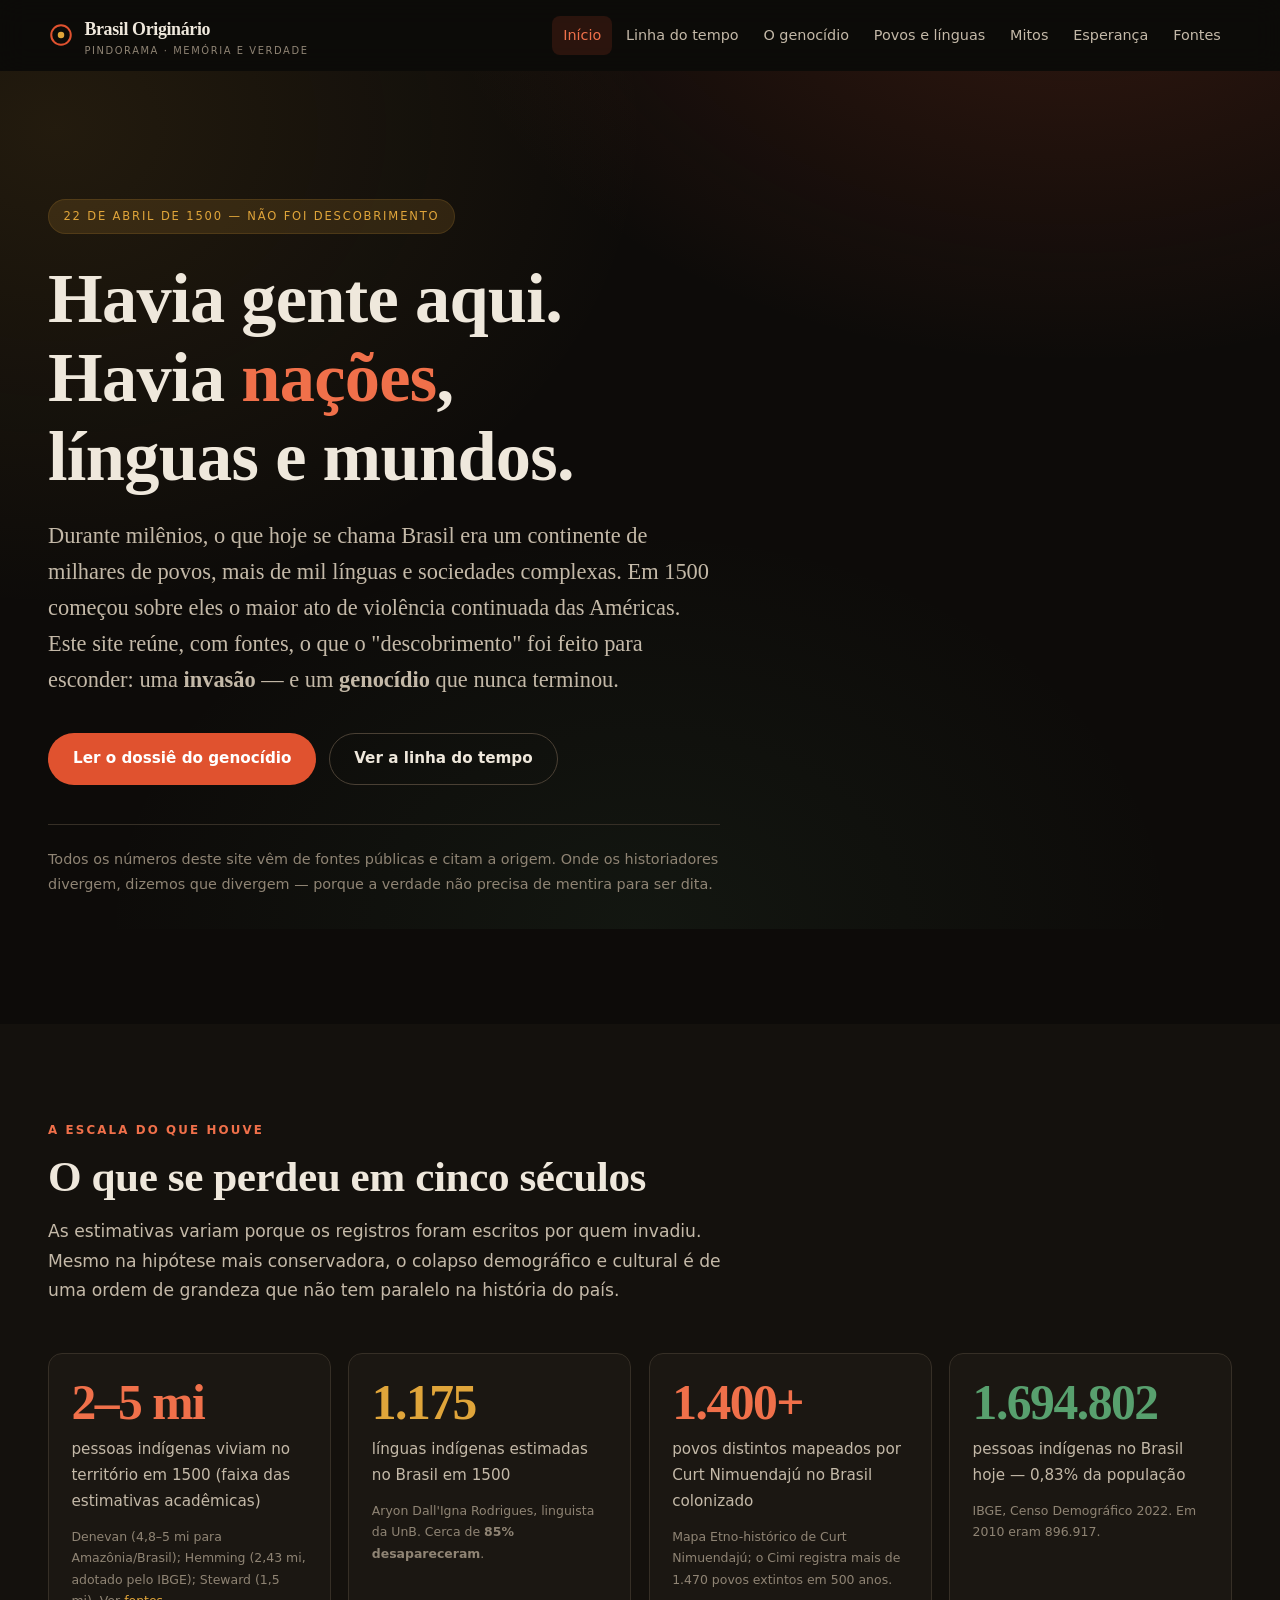
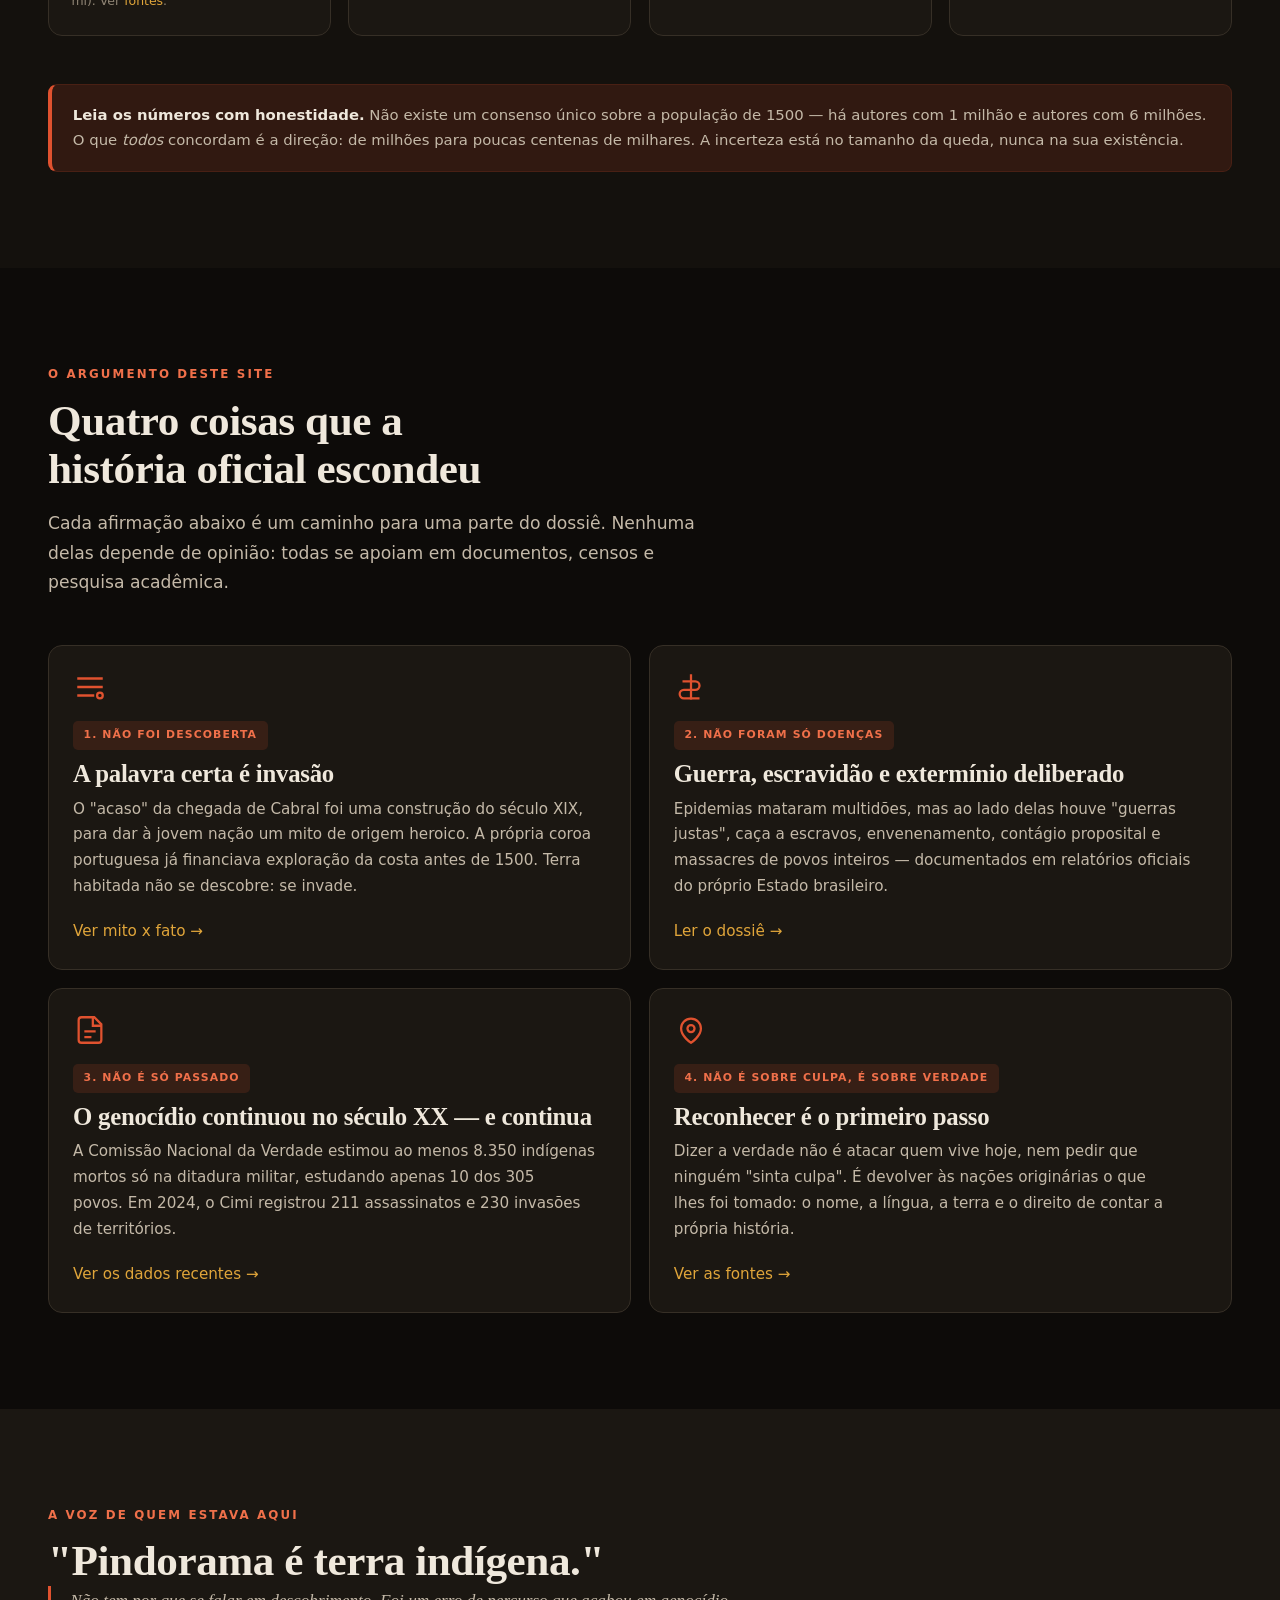
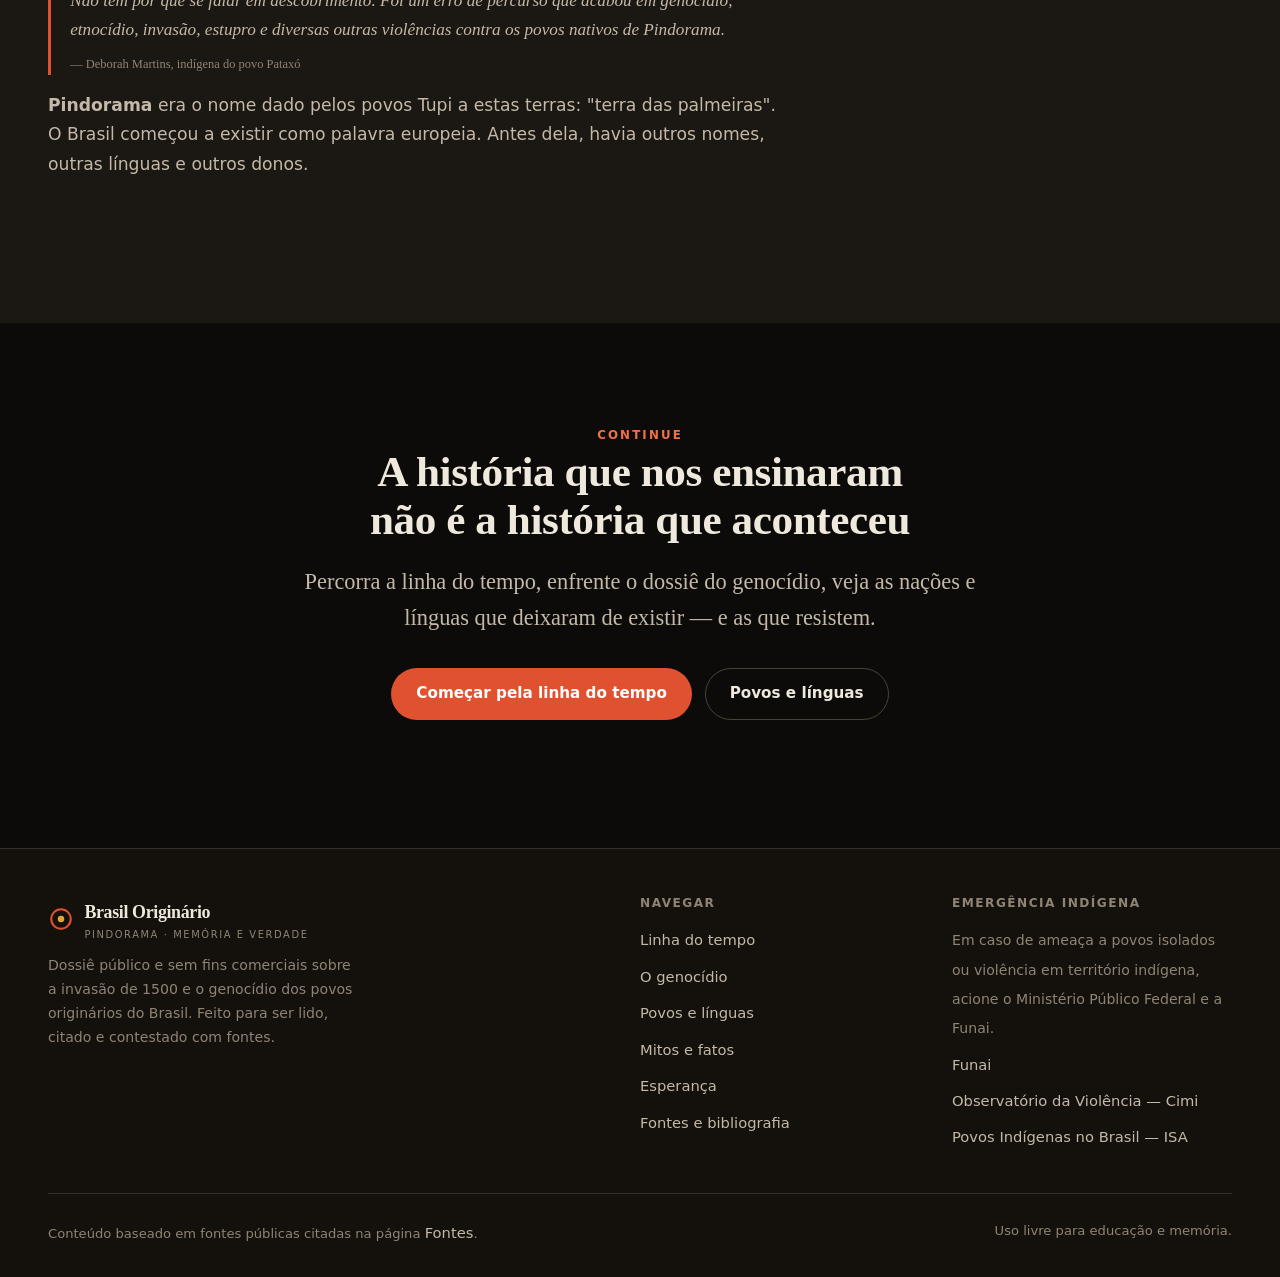
==== index.html @ 73935bf8 "Site Brasil Originário: dossiê, linha do tempo, mitos, povos e esperança Dossiê estático em HTML/CSS" ====
<!DOCTYPE html>
<html lang="pt-BR">
<head>
<meta charset="utf-8">
<meta name="viewport" content="width=device-width, initial-scale=1">
<title>Brasil Originário — a verdade sobre a invasão de 1500</title>
<meta name="description" content="Não foi descobrimento: foi invasão. Dossiê documentado sobre os povos, as línguas e as nações indígenas destruídas no Brasil, com fontes do IBGE, Funai, CNV, Cimi e produção acadêmica.">
<meta name="author" content="Brasil Originário">
<meta name="theme-color" content="#0d0b09">
<meta property="og:title" content="Brasil Originário — a verdade sobre a invasão de 1500">
<meta property="og:description" content="Não foi descobrimento: foi invasão. Dossiê com fontes verificáveis sobre o maior genocídio das Américas.">
<meta property="og:type" content="website">
<meta property="og:locale" content="pt_BR">
<link rel="icon" href="data:image/svg+xml,%3Csvg xmlns='http://www.w3.org/2000/svg' viewBox='0 0 32 32'%3E%3Crect width='32' height='32' rx='7' fill='%230d0b09'/%3E%3Ccircle cx='16' cy='16' r='7' fill='none' stroke='%23e0522f' stroke-width='2.5'/%3E%3Ccircle cx='16' cy='16' r='2.5' fill='%23e0a53a'/%3E%3C/svg%3E">
<script>document.documentElement.classList.add("js");</script>
<link rel="stylesheet" href="assets/css/estilo.css">
</head>
<body>
<a class="pular" href="#conteudo">Pular para o conteúdo</a>

<header class="cabecalho">
  <div class="container">
    <a class="marca" href="index.html">
      <svg class="glifo" viewBox="0 0 32 32" aria-hidden="true">
        <circle cx="16" cy="16" r="12" fill="none" stroke="#e0522f" stroke-width="2.5"/>
        <circle cx="16" cy="16" r="4" fill="#e0a53a"/>
      </svg>
      <span>Brasil Originário<small>Pindorama · memória e verdade</small></span>
    </a>
    <button class="menu-btn" aria-label="Abrir menu" aria-expanded="false" aria-controls="nav-principal">
      <svg viewBox="0 0 24 24" fill="none" stroke="currentColor" stroke-width="2" aria-hidden="true"><path d="M4 7h16M4 12h16M4 17h16"/></svg>
    </button>
    <nav class="nav" id="nav-principal" aria-label="Principal">
      <a href="index.html" aria-current="page">Início</a>
      <a href="linha-do-tempo.html">Linha do tempo</a>
      <a href="dossie.html">O genocídio</a>
      <a href="povos-linguas.html">Povos e línguas</a>
      <a href="mitos.html">Mitos</a>
      <a href="esperanca.html">Esperança</a>
      <a href="fontes.html">Fontes</a>
    </nav>
  </div>
</header>

<main id="conteudo">

  <!-- HERO -->
  <section class="hero">
    <div class="container">
      <span class="selo">22 de abril de 1500 — não foi descobrimento</span>
      <h1>Havia gente aqui.<br>Havia <span class="destaque">nações</span>,<br>línguas e mundos.</h1>
      <p class="lead">
        Durante milênios, o que hoje se chama Brasil era um continente de milhares
        de povos, mais de mil línguas e sociedades complexas. Em 1500 começou sobre
        eles o maior ato de violência continuada das Américas. Este site reúne, com
        fontes, o que o "descobrimento" foi feito para esconder: uma
        <strong>invasão</strong> — e um <strong>genocídio</strong> que nunca terminou.
      </p>
      <div class="acoes">
        <a class="btn btn-primario" href="dossie.html">Ler o dossiê do genocídio</a>
        <a class="btn btn-fantasma" href="linha-do-tempo.html">Ver a linha do tempo</a>
      </div>
      <p class="nota">
        Todos os números deste site vêm de fontes públicas e citam a origem.
        Onde os historiadores divergem, dizemos que divergem — porque a verdade
        não precisa de mentira para ser dita.
      </p>
    </div>
  </section>

  <!-- NÚMEROS -->
  <section class="bg-2" aria-labelledby="t-numeros">
    <div class="container">
      <div class="cabeca-secao revelar-scroll">
        <span class="olho">A escala do que houve</span>
        <h2 id="t-numeros">O que se perdeu em cinco séculos</h2>
        <p>
          As estimativas variam porque os registros foram escritos por quem invadiu.
          Mesmo na hipótese mais conservadora, o colapso demográfico e cultural é de
          uma ordem de grandeza que não tem paralelo na história do país.
        </p>
      </div>

      <div class="grade grade-4">
        <div class="numero revelar-scroll">
          <div class="valor"><span data-contar="2" data-casas="0"></span>–<span data-contar="5" data-casas="0"></span> mi</div>
          <div class="rotulo">pessoas indígenas viviam no território em 1500 (faixa das estimativas acadêmicas)</div>
          <span class="fonte">Denevan (4,8–5 mi para Amazônia/Brasil); Hemming (2,43 mi, adotado pelo IBGE); Steward (1,5 mi). Ver <a href="fontes.html">fontes</a>.</span>
        </div>
        <div class="numero anata revelar-scroll">
          <div class="valor"><span data-contar="1175" data-sep="milhar"></span></div>
          <div class="rotulo">línguas indígenas estimadas no Brasil em 1500</div>
          <span class="fonte">Aryon Dall'Igna Rodrigues, linguista da UnB. Cerca de <strong>85% desapareceram</strong>.</span>
        </div>
        <div class="numero revelar-scroll">
          <div class="valor"><span data-contar="1400" data-sep="milhar"></span>+</div>
          <div class="rotulo">povos distintos mapeados por Curt Nimuendajú no Brasil colonizado</div>
          <span class="fonte">Mapa Etno-histórico de Curt Nimuendajú; o Cimi registra mais de 1.470 povos extintos em 500 anos.</span>
        </div>
        <div class="numero mata revelar-scroll">
          <div class="valor"><span data-contar="1694836" data-sep="milhar"></span></div>
          <div class="rotulo">pessoas indígenas no Brasil hoje — 0,83% da população</div>
          <span class="fonte">IBGE, Censo Demográfico 2022. Em 2010 eram 896.917.</span>
        </div>
      </div>

      <div class="aviso terra mt-4 revelar-scroll">
        <strong>Leia os números com honestidade.</strong> Não existe um consenso único
        sobre a população de 1500 — há autores com 1 milhão e autores com 6 milhões. O que
        <em>todos</em> concordam é a direção: de milhões para poucas centenas de milhares.
        A incerteza está no tamanho da queda, nunca na sua existência.
      </div>
    </div>
  </section>

  <!-- TESES -->
  <section aria-labelledby="t-teses">
    <div class="container">
      <div class="cabeca-secao revelar-scroll">
        <span class="olho">O argumento deste site</span>
        <h2 id="t-teses">Quatro coisas que a história oficial escondeu</h2>
        <p>
          Cada afirmação abaixo é um caminho para uma parte do dossiê. Nenhuma delas
          depende de opinião: todas se apoiam em documentos, censos e pesquisa acadêmica.
        </p>
      </div>

      <div class="grade grade-2">
        <article class="card revelar-scroll">
          <svg class="icone" viewBox="0 0 24 24" fill="none" stroke="currentColor" stroke-width="1.6" aria-hidden="true"><path d="M3 12h18M3 6h18M3 18h12"/><circle cx="19" cy="18" r="2"/></svg>
          <span class="etiqueta terra">1. Não foi descoberta</span>
          <h3 class="mt-1">A palavra certa é invasão</h3>
          <p>
            O "acaso" da chegada de Cabral foi uma construção do século XIX, para dar à
            jovem nação um mito de origem heroico. A própria coroa portuguesa já financiava
            exploração da costa antes de 1500. Terra habitada não se descobre: se invade.
          </p>
          <p class="mt-2"><a href="mitos.html#mito-acaso">Ver mito x fato →</a></p>
        </article>

        <article class="card revelar-scroll">
          <svg class="icone" viewBox="0 0 24 24" fill="none" stroke="currentColor" stroke-width="1.6" aria-hidden="true"><path d="M12 3v18M6 8h9a3 3 0 0 1 0 6H7a3 3 0 0 0 0 6h11"/></svg>
          <span class="etiqueta terra">2. Não foram só doenças</span>
          <h3 class="mt-1">Guerra, escravidão e extermínio deliberado</h3>
          <p>
            Epidemias mataram multidões, mas ao lado delas houve "guerras justas",
            caça a escravos, envenenamento, contágio proposital e massacres de povos
            inteiros — documentados em relatórios oficiais do próprio Estado brasileiro.
          </p>
          <p class="mt-2"><a href="dossie.html">Ler o dossiê →</a></p>
        </article>

        <article class="card revelar-scroll">
          <svg class="icone" viewBox="0 0 24 24" fill="none" stroke="currentColor" stroke-width="1.6" aria-hidden="true"><path d="M4 19V5a2 2 0 0 1 2-2h9l5 5v11a2 2 0 0 1-2 2H6a2 2 0 0 1-2-2Z"/><path d="M14 3v6h6"/><path d="M8 13h8M8 17h5"/></svg>
          <span class="etiqueta terra">3. Não é só passado</span>
          <h3 class="mt-1">O genocídio continuou no século XX — e continua</h3>
          <p>
            A Comissão Nacional da Verdade estimou ao menos 8.350 indígenas mortos só na
            ditadura militar, estudando apenas 10 dos 305 povos. Em 2024, o Cimi registrou
            211 assassinatos e 230 invasões de territórios.
          </p>
          <p class="mt-2"><a href="dossie.html#seculo-xx">Ver os dados recentes →</a></p>
        </article>

        <article class="card revelar-scroll">
          <svg class="icone" viewBox="0 0 24 24" fill="none" stroke="currentColor" stroke-width="1.6" aria-hidden="true"><path d="M12 21s-7-4.5-7-10a7 7 0 0 1 14 0c0 5.5-7 10-7 10Z"/><circle cx="12" cy="11" r="2.5"/></svg>
          <span class="etiqueta terra">4. Não é sobre culpa, é sobre verdade</span>
          <h3 class="mt-1">Reconhecer é o primeiro passo</h3>
          <p>
            Dizer a verdade não é atacar quem vive hoje, nem pedir que ninguém "sinta culpa".
            É devolver às nações originárias o que lhes foi tomado: o nome, a língua, a terra
            e o direito de contar a própria história.
          </p>
          <p class="mt-2"><a href="fontes.html">Ver as fontes →</a></p>
        </article>
      </div>
    </div>
  </section>

  <!-- CITAÇÃO -->
  <section class="bg-superficie" aria-labelledby="t-voz">
    <div class="container">
      <div class="cabeca-secao revelar-scroll" style="max-width:46rem">
        <span class="olho">A voz de quem estava aqui</span>
        <h2 id="t-voz">"Pindorama é terra indígena."</h2>
        <blockquote class="citacao">
          Não tem por que se falar em descobrimento. Foi um erro de percurso que acabou em
          genocídio, etnocídio, invasão, estupro e diversas outras violências contra os
          povos nativos de Pindorama.
          <br><span class="fonte" style="display:block;margin-top:.6rem">— Deborah Martins, indígena do povo Pataxó</span>
        </blockquote>
        <p class="mt-3 suave">
          <strong>Pindorama</strong> era o nome dado pelos povos Tupi a estas terras:
          "terra das palmeiras". O Brasil começou a existir como palavra europeia.
          Antes dela, havia outros nomes, outras línguas e outros donos.
        </p>
      </div>
    </div>
  </section>

  <!-- CTA -->
  <section aria-labelledby="t-cta">
    <div class="container centro">
      <div class="texto" style="margin-inline:auto">
        <span class="olho" style="color:var(--urucum-claro);font-size:.74rem;letter-spacing:.18em;text-transform:uppercase;font-weight:700">Continue</span>
        <h2 id="t-cta" class="revelar-scroll">A história que nos ensinaram não é a história que aconteceu</h2>
        <p class="lead mt-2 revelar-scroll">
          Percorra a linha do tempo, enfrente o dossiê do genocídio, veja as nações e
          línguas que deixaram de existir — e as que resistem.
        </p>
        <div class="acoes" style="justify-content:center;margin-top:2rem">
          <a class="btn btn-primario" href="linha-do-tempo.html">Começar pela linha do tempo</a>
          <a class="btn btn-fantasma" href="povos-linguas.html">Povos e línguas</a>
        </div>
      </div>
    </div>
  </section>

</main>

<footer>
  <div class="container">
    <div class="rodape-grade">
      <div>
        <a class="marca" href="index.html" style="margin-bottom:.9rem">
          <svg class="glifo" viewBox="0 0 32 32" aria-hidden="true">
            <circle cx="16" cy="16" r="12" fill="none" stroke="#e0522f" stroke-width="2.5"/>
            <circle cx="16" cy="16" r="4" fill="#e0a53a"/>
          </svg>
          <span>Brasil Originário<small>Pindorama · memória e verdade</small></span>
        </a>
        <p class="fraco" style="font-size:.88rem;max-width:34ch">
          Dossiê público e sem fins comerciais sobre a invasão de 1500 e o genocídio
          dos povos originários do Brasil. Feito para ser lido, citado e contestado com fontes.
        </p>
      </div>
      <div>
        <h4>Navegar</h4>
        <ul>
          <li><a href="linha-do-tempo.html">Linha do tempo</a></li>
          <li><a href="dossie.html">O genocídio</a></li>
          <li><a href="povos-linguas.html">Povos e línguas</a></li>
          <li><a href="mitos.html">Mitos e fatos</a></li>
          <li><a href="esperanca.html">Esperança</a></li>
          <li><a href="fontes.html">Fontes e bibliografia</a></li>
        </ul>
      </div>
      <div>
        <h4>Emergência indígena</h4>
        <ul>
          <li><span class="fraco" style="font-size:.88rem">Em caso de ameaça a povos isolados ou violência em território indígena, acione o Ministério Público Federal e a Funai.</span></li>
          <li><a href="https://www.gov.br/funai" target="_blank" rel="noopener">Funai</a></li>
          <li><a href="https://cimi.org.br/observatorio-da-violencia/" target="_blank" rel="noopener">Observatório da Violência — Cimi</a></li>
          <li><a href="https://pib.socioambiental.org" target="_blank" rel="noopener">Povos Indígenas no Brasil — ISA</a></li>
        </ul>
      </div>
    </div>
    <div class="rodape-base">
      <span>Conteúdo baseado em fontes públicas citadas na página <a href="fontes.html">Fontes</a>.</span>
      <span>Uso livre para educação e memória.</span>
    </div>
  </div>
</footer>

<script src="assets/js/principal.js"></script>
</body>
</html>
---- assets/css/estilo.css ----
/* ==========================================================================
   Brasil Originário — folha de estilo única
   Tema: terra, urucum e memória. Sem dependências externas.
   ========================================================================== */

/* ------------------------------ Tokens ---------------------------------- */
:root {
  --cor-fundo: #0d0b09;
  --cor-fundo-2: #14110d;
  --cor-superficie: #1b1712;
  --cor-superficie-2: #241f18;
  --cor-borda: #362f26;
  --cor-borda-forte: #4a4034;

  --cor-texto: #efe8dc;
  --cor-texto-suave: #c4b9a8;
  --cor-texto-fraco: #8f8474;

  --urucum: #e0522f;
  --urucum-claro: #f0704a;
  --urucum-fundo: rgba(224, 82, 47, 0.14);
  --jenipapo: #2b241c;
  --anata: #e0a53a;
  --anata-fundo: rgba(224, 165, 58, 0.14);
  --mata: #58a06e;
  --mata-fundo: rgba(88, 160, 110, 0.14);
  --azul: #5a9ec4;

  --serif: "Iowan Old Style", "Palatino Linotype", Palatino, "Book Antiqua",
    Georgia, "Times New Roman", serif;
  --sans: system-ui, -apple-system, "Segoe UI", Roboto, "Helvetica Neue",
    Arial, sans-serif;
  --mono: ui-monospace, "SF Mono", "Cascadia Code", "Roboto Mono", Menlo,
    Consolas, monospace;

  --largura: 74rem;
  --largura-texto: 44rem;
  --raio: 14px;
  --raio-p: 9px;
  --sombra: 0 18px 50px -20px rgba(0, 0, 0, 0.75);
  --borda-sutil: 1px solid var(--cor-borda);
  --transicao: 220ms cubic-bezier(0.2, 0.7, 0.2, 1);
}

/* ---------------------------- Reset mínimo ------------------------------ */
*,
*::before,
*::after {
  box-sizing: border-box;
}
* {
  margin: 0;
}
html {
  scroll-behavior: smooth;
  -webkit-text-size-adjust: 100%;
}
body {
  background: var(--cor-fundo);
  color: var(--cor-texto);
  font-family: var(--sans);
  font-size: clamp(1rem, 0.96rem + 0.2vw, 1.075rem);
  line-height: 1.7;
  -webkit-font-smoothing: antialiased;
  text-rendering: optimizeLegibility;
  overflow-x: hidden;
}
img,
svg,
video {
  max-width: 100%;
  display: block;
}
a {
  color: var(--anata);
  text-decoration: none;
  text-underline-offset: 3px;
}
a:hover {
  text-decoration: underline;
}
button {
  font: inherit;
  color: inherit;
  cursor: pointer;
}
:focus-visible {
  outline: 3px solid var(--anata);
  outline-offset: 3px;
  border-radius: 4px;
}
::selection {
  background: var(--urucum);
  color: #fff;
}

/* barra de rolagem */
::-webkit-scrollbar {
  width: 12px;
  height: 12px;
}
::-webkit-scrollbar-track {
  background: var(--cor-fundo);
}
::-webkit-scrollbar-thumb {
  background: var(--cor-borda-forte);
  border-radius: 20px;
  border: 3px solid var(--cor-fundo);
}

/* ------------------------------ Tipografia ------------------------------ */
h1,
h2,
h3,
h4 {
  font-family: var(--serif);
  font-weight: 600;
  line-height: 1.12;
  letter-spacing: -0.01em;
  text-wrap: balance;
}
h1 {
  font-size: clamp(2.3rem, 1.6rem + 3.6vw, 4.4rem);
}
h2 {
  font-size: clamp(1.7rem, 1.3rem + 1.8vw, 2.7rem);
}
h3 {
  font-size: clamp(1.2rem, 1.05rem + 0.7vw, 1.55rem);
}
p {
  text-wrap: pretty;
}
.lead {
  font-size: clamp(1.1rem, 1rem + 0.6vw, 1.4rem);
  color: var(--cor-texto-suave);
  line-height: 1.6;
  font-family: var(--serif);
}
.citacao {
  font-family: var(--serif);
  font-style: italic;
  border-left: 3px solid var(--urucum);
  padding-left: 1.2rem;
  color: var(--cor-texto-suave);
}
.fonte {
  font-size: 0.78rem;
  color: var(--cor-texto-fraco);
  font-style: normal;
}
code,
.mono {
  font-family: var(--mono);
}

/* ------------------------------ Layout ---------------------------------- */
.container {
  width: min(100% - 2.2rem, var(--largura));
  margin-inline: auto;
}
.texto {
  max-width: var(--largura-texto);
}
section {
  padding-block: clamp(3rem, 2rem + 5vw, 6.5rem);
}
.bg-2 {
  background: var(--cor-fundo-2);
}
.bg-superficie {
  background: var(--cor-superficie);
}
.grade {
  display: grid;
  gap: 1.1rem;
}
@media (min-width: 640px) {
  .grade-2 {
    grid-template-columns: repeat(2, 1fr);
  }
  .grade-3 {
    grid-template-columns: repeat(3, 1fr);
  }
}
@media (min-width: 900px) {
  .grade-3 {
    grid-template-columns: repeat(3, 1fr);
  }
  .grade-4 {
    grid-template-columns: repeat(4, 1fr);
  }
}
@media (min-width: 640px) and (max-width: 899px) {
  .grade-4 {
    grid-template-columns: repeat(2, 1fr);
  }
}
@media (max-width: 639px) {
  .grade-4 {
    grid-template-columns: repeat(2, 1fr);
  }
}

/* ------------------------------ Cabeçalho ------------------------------- */
.cabecalho {
  position: sticky;
  top: 0;
  z-index: 50;
  backdrop-filter: blur(14px);
  background: color-mix(in srgb, var(--cor-fundo) 82%, transparent);
  border-bottom: 1px solid transparent;
  transition: border-color var(--transicao), background var(--transicao);
}
.cabecalho.rolou {
  border-bottom-color: var(--cor-borda);
  background: color-mix(in srgb, var(--cor-fundo) 94%, transparent);
}
.cabecalho .container {
  display: flex;
  align-items: center;
  justify-content: space-between;
  gap: 1rem;
  min-height: 4.4rem;
}
.marca {
  display: flex;
  align-items: center;
  gap: 0.65rem;
  font-family: var(--serif);
  font-weight: 700;
  font-size: 1.12rem;
  letter-spacing: -0.02em;
  color: var(--cor-texto);
}
.marca:hover {
  text-decoration: none;
}
.marca .glifo {
  width: 26px;
  height: 26px;
  flex: none;
}
.marca small {
  display: block;
  font-family: var(--sans);
  font-weight: 400;
  font-size: 0.62rem;
  letter-spacing: 0.16em;
  text-transform: uppercase;
  color: var(--cor-texto-fraco);
  line-height: 1;
  margin-top: 2px;
}
.nav {
  display: flex;
  align-items: center;
  gap: 0.15rem;
}
.nav a {
  color: var(--cor-texto-suave);
  font-size: 0.9rem;
  padding: 0.45rem 0.7rem;
  border-radius: 8px;
  transition: color var(--transicao), background var(--transicao);
}
.nav a:hover {
  color: var(--cor-texto);
  background: var(--cor-superficie);
  text-decoration: none;
}
.nav a[aria-current="page"] {
  color: var(--urucum-claro);
  background: var(--urucum-fundo);
}
.menu-btn {
  display: none;
  background: var(--cor-superficie);
  border: var(--borda-sutil);
  border-radius: 9px;
  padding: 0.5rem 0.6rem;
  line-height: 0;
}
.menu-btn svg {
  width: 22px;
  height: 22px;
}
@media (max-width: 900px) {
  .menu-btn {
    display: block;
  }
  .nav {
    position: fixed;
    inset: 4.4rem 0 auto 0;
    flex-direction: column;
    align-items: stretch;
    gap: 0.2rem;
    background: var(--cor-fundo-2);
    border-bottom: var(--borda-sutil);
    padding: 0.9rem 1.1rem 1.3rem;
    transform: translateY(-130%);
    transition: transform var(--transicao);
    box-shadow: var(--sombra);
  }
  .nav.aberto {
    transform: translateY(0);
  }
  .nav a {
    padding: 0.75rem 0.8rem;
    font-size: 1rem;
  }
}

/* ------------------------------ Botões ---------------------------------- */
.btn {
  display: inline-flex;
  align-items: center;
  gap: 0.55rem;
  font-family: var(--sans);
  font-weight: 600;
  font-size: 0.95rem;
  padding: 0.78rem 1.5rem;
  border-radius: 999px;
  border: 1px solid transparent;
  transition: transform var(--transicao), background var(--transicao),
    border-color var(--transicao), color var(--transicao);
  text-decoration: none;
}
.btn:hover {
  text-decoration: none;
  transform: translateY(-2px);
}
.btn-primario {
  background: var(--urucum);
  color: #fff;
}
.btn-primario:hover {
  background: var(--urucum-claro);
}
.btn-fantasma {
  border-color: var(--cor-borda-forte);
  color: var(--cor-texto);
}
.btn-fantasma:hover {
  background: var(--cor-superficie);
  border-color: var(--cor-texto-fraco);
}
.acoes {
  display: flex;
  flex-wrap: wrap;
  gap: 0.8rem;
}

/* ------------------------------ Hero ------------------------------------ */
.hero {
  position: relative;
  padding-block: clamp(3.5rem, 2rem + 8vw, 8rem);
  overflow: hidden;
}
.hero::before {
  content: "";
  position: absolute;
  inset: -30% -10% auto -10%;
  height: 120%;
  background: radial-gradient(
      60% 55% at 78% 12%,
      rgba(224, 82, 47, 0.18),
      transparent 70%
    ),
    radial-gradient(55% 60% at 12% 30%, rgba(224, 165, 58, 0.1), transparent 70%),
    radial-gradient(50% 50% at 50% 100%, rgba(88, 160, 110, 0.08), transparent 70%);
  pointer-events: none;
  z-index: 0;
}
.hero > * {
  position: relative;
  z-index: 1;
}
.hero .selo {
  display: inline-flex;
  align-items: center;
  gap: 0.5rem;
  font-size: 0.72rem;
  letter-spacing: 0.16em;
  text-transform: uppercase;
  color: var(--anata);
  border: 1px solid var(--anata-fundo);
  background: var(--anata-fundo);
  padding: 0.4rem 0.9rem;
  border-radius: 999px;
  margin-bottom: 1.6rem;
}
.hero h1 .destaque {
  color: var(--urucum-claro);
}
.hero .lead {
  margin-top: 1.4rem;
  max-width: 42rem;
}
.hero .acoes {
  margin-top: 2.2rem;
}
.hero .nota {
  margin-top: 2.4rem;
  padding-top: 1.4rem;
  border-top: var(--borda-sutil);
  max-width: 42rem;
  font-size: 0.9rem;
  color: var(--cor-texto-fraco);
}

/* ------------------------------ Números --------------------------------- */
.numero {
  background: var(--cor-superficie);
  border: var(--borda-sutil);
  border-radius: var(--raio);
  padding: 1.5rem 1.4rem;
  position: relative;
  overflow: hidden;
  transition: border-color var(--transicao), transform var(--transicao);
}
.numero:hover {
  border-color: var(--cor-borda-forte);
  transform: translateY(-3px);
}
.numero .valor {
  font-family: var(--serif);
  font-size: clamp(2rem, 1.4rem + 2.4vw, 3.1rem);
  font-weight: 700;
  line-height: 1;
  color: var(--urucum-claro);
  letter-spacing: -0.03em;
}
.numero .rotulo {
  margin-top: 0.6rem;
  font-size: 0.95rem;
  color: var(--cor-texto-suave);
}
.numero .fonte {
  margin-top: 0.7rem;
  display: block;
}
.numero.anata .valor {
  color: var(--anata);
}
.numero.mata .valor {
  color: var(--mata);
}

/* ---------------------------- Blocos / cards ---------------------------- */
.card {
  background: var(--cor-superficie);
  border: var(--borda-sutil);
  border-radius: var(--raio);
  padding: 1.5rem;
  transition: border-color var(--transicao), transform var(--transicao);
}
.card:hover {
  border-color: var(--cor-borda-forte);
  transform: translateY(-3px);
}
.card h3 {
  margin-bottom: 0.55rem;
}
.card p {
  color: var(--cor-texto-suave);
  font-size: 0.95rem;
}
.card .icone {
  width: 34px;
  height: 34px;
  color: var(--urucum);
  margin-bottom: 0.9rem;
}
.etiqueta {
  display: inline-block;
  font-size: 0.68rem;
  letter-spacing: 0.1em;
  text-transform: uppercase;
  font-weight: 700;
  padding: 0.28rem 0.6rem;
  border-radius: 5px;
  background: var(--cor-superficie-2);
  color: var(--cor-texto-suave);
  border: 1px solid var(--cor-borda);
}
.etiqueta.terra {
  color: var(--urucum-claro);
  background: var(--urucum-fundo);
  border-color: transparent;
}
.etiqueta.anata {
  color: var(--anata);
  background: var(--anata-fundo);
  border-color: transparent;
}
.etiqueta.mata {
  color: var(--mata);
  background: var(--mata-fundo);
  border-color: transparent;
}

/* ------------------------------ Cabeçalho de seção ---------------------- */
.cabeca-secao {
  max-width: var(--largura-texto);
  margin-bottom: clamp(2rem, 1.4rem + 2vw, 3.2rem);
}
.cabeca-secao .olho {
  font-size: 0.74rem;
  letter-spacing: 0.18em;
  text-transform: uppercase;
  color: var(--urucum-claro);
  font-weight: 700;
  display: block;
  margin-bottom: 0.8rem;
}
.cabeca-secao p {
  margin-top: 1rem;
  color: var(--cor-texto-suave);
}

/* ------------------------------ Linha do tempo -------------------------- */
.tempo {
  position: relative;
  margin-top: 1rem;
  padding-left: 2.4rem;
}
.tempo::before {
  content: "";
  position: absolute;
  left: 0.62rem;
  top: 0.5rem;
  bottom: 0.5rem;
  width: 2px;
  background: linear-gradient(
    to bottom,
    var(--urucum),
    var(--anata),
    var(--mata),
    var(--cor-borda)
  );
}
.tempo-item {
  position: relative;
  padding: 0 0 2.6rem 0;
}
.tempo-item::before {
  content: "";
  position: absolute;
  left: -2.08rem;
  top: 0.45rem;
  width: 14px;
  height: 14px;
  border-radius: 50%;
  background: var(--cor-fundo);
  border: 3px solid var(--urucum);
}
.tempo-item .ano {
  font-family: var(--serif);
  font-weight: 700;
  font-size: 1.35rem;
  color: var(--anata);
  letter-spacing: -0.01em;
}
.tempo-item h3 {
  margin: 0.15rem 0 0.6rem;
}
.tempo-item p {
  color: var(--cor-texto-suave);
  font-size: 0.96rem;
}
.tempo-item .fonte {
  display: block;
  margin-top: 0.5rem;
}
.tempo-item.marco::before {
  border-color: var(--urucum);
  box-shadow: 0 0 0 4px var(--urucum-fundo);
}
.tempo-item.atual::before {
  border-color: var(--mata);
}
.tempo-filtros {
  display: flex;
  flex-wrap: wrap;
  gap: 0.5rem;
  margin-bottom: 2rem;
}
.tempo-filtros button {
  background: var(--cor-superficie);
  border: var(--borda-sutil);
  color: var(--cor-texto-suave);
  font-size: 0.82rem;
  padding: 0.42rem 0.95rem;
  border-radius: 999px;
  transition: all var(--transicao);
}
.tempo-filtros button:hover {
  border-color: var(--cor-borda-forte);
  color: var(--cor-texto);
}
.tempo-filtros button[aria-pressed="true"] {
  background: var(--urucum);
  border-color: var(--urucum);
  color: #fff;
}

/* ------------------------------ Mitos ----------------------------------- */
.mito {
  border: var(--borda-sutil);
  border-radius: var(--raio);
  overflow: hidden;
  background: var(--cor-superficie);
  margin-bottom: 1rem;
}
.mito > summary {
  list-style: none;
  cursor: pointer;
  padding: 1.3rem 1.5rem;
  display: flex;
  gap: 1rem;
  align-items: flex-start;
  transition: background var(--transicao);
}
.mito > summary::-webkit-details-marker {
  display: none;
}
.mito > summary:hover {
  background: var(--cor-superficie-2);
}
.mito .selo-mito {
  flex: none;
  font-size: 0.66rem;
  font-weight: 800;
  letter-spacing: 0.1em;
  text-transform: uppercase;
  color: var(--cor-fundo);
  background: var(--anata);
  padding: 0.3rem 0.55rem;
  border-radius: 5px;
  margin-top: 0.15rem;
}
.mito .frase {
  font-family: var(--serif);
  font-size: 1.1rem;
  font-weight: 600;
  line-height: 1.35;
}
.mito .revelar {
  margin-left: auto;
  flex: none;
  font-size: 1.4rem;
  color: var(--cor-texto-fraco);
  transition: transform var(--transicao);
  line-height: 1;
}
.mito[open] .revelar {
  transform: rotate(45deg);
}
.mito-conteudo {
  padding: 0 1.5rem 1.6rem;
  border-top: var(--borda-sutil);
}
.mito-conteudo .bloco {
  padding-top: 1.2rem;
}
.mito-conteudo .rotulo-bloco {
  font-size: 0.7rem;
  letter-spacing: 0.12em;
  text-transform: uppercase;
  font-weight: 700;
  display: block;
  margin-bottom: 0.4rem;
}
.mito-conteudo .rotulo-bloco.errado {
  color: var(--urucum-claro);
}
.mito-conteudo .rotulo-bloco.certo {
  color: var(--mata);
}
.mito-conteudo p {
  color: var(--cor-texto-suave);
  font-size: 0.96rem;
}
.mito-conteudo .fonte {
  display: block;
  margin-top: 0.5rem;
}

/* ------------------------------ Tabela ---------------------------------- */
.tabela-envolve {
  overflow-x: auto;
  border: var(--borda-sutil);
  border-radius: var(--raio);
}
table {
  width: 100%;
  border-collapse: collapse;
  font-size: 0.92rem;
  min-width: 34rem;
}
caption {
  text-align: left;
  padding: 1rem 1.2rem 0;
  color: var(--cor-texto-fraco);
  font-size: 0.82rem;
}
th,
td {
  padding: 0.85rem 1.1rem;
  text-align: left;
  border-bottom: 1px solid var(--cor-borda);
}
th {
  background: var(--cor-superficie);
  color: var(--cor-texto);
  font-size: 0.78rem;
  letter-spacing: 0.05em;
  text-transform: uppercase;
  font-weight: 700;
  position: sticky;
  top: 0;
}
tbody tr:hover {
  background: var(--cor-superficie);
}
tbody tr:last-child td {
  border-bottom: none;
}
td.num {
  font-family: var(--mono);
  color: var(--anata);
  white-space: nowrap;
}

/* ------------------------------ Aviso ----------------------------------- */
.aviso {
  border: 1px solid var(--anata-fundo);
  background: var(--anata-fundo);
  border-left: 4px solid var(--anata);
  border-radius: var(--raio-p);
  padding: 1.1rem 1.3rem;
  color: var(--cor-texto-suave);
  font-size: 0.93rem;
}
.aviso.terra {
  border-color: var(--urucum-fundo);
  border-left-color: var(--urucum);
  background: var(--urucum-fundo);
}
.aviso.mata {
  border-color: var(--mata-fundo);
  border-left-color: var(--mata);
  background: var(--mata-fundo);
}
.aviso strong {
  color: var(--cor-texto);
}

/* ------------------------------ Barra de proporção ---------------------- */
.barra {
  height: 10px;
  background: var(--cor-superficie-2);
  border-radius: 999px;
  overflow: hidden;
  margin: 0.6rem 0 0.3rem;
}
.barra span {
  display: block;
  height: 100%;
  background: linear-gradient(90deg, var(--urucum), var(--anata));
  border-radius: 999px;
}

/* ------------------------------ Rodapé ---------------------------------- */
footer {
  border-top: var(--borda-sutil);
  padding-block: 3rem 2rem;
  background: var(--cor-fundo-2);
  margin-top: 2rem;
}
.rodape-grade {
  display: grid;
  gap: 2rem;
}
@media (min-width: 720px) {
  .rodape-grade {
    grid-template-columns: 2fr 1fr 1fr;
  }
}
footer h4 {
  font-family: var(--sans);
  font-size: 0.76rem;
  letter-spacing: 0.12em;
  text-transform: uppercase;
  color: var(--cor-texto-fraco);
  margin-bottom: 0.9rem;
}
footer ul {
  list-style: none;
  padding: 0;
  display: grid;
  gap: 0.45rem;
}
footer a {
  color: var(--cor-texto-suave);
  font-size: 0.92rem;
}
.rodape-base {
  margin-top: 2.6rem;
  padding-top: 1.6rem;
  border-top: var(--borda-sutil);
  font-size: 0.82rem;
  color: var(--cor-texto-fraco);
  display: flex;
  flex-wrap: wrap;
  justify-content: space-between;
  gap: 0.6rem;
}

/* ------------------------------ Revelação ------------------------------- */
.js .revelar-scroll {
  opacity: 0;
  transform: translateY(18px);
  transition: opacity 700ms ease, transform 700ms cubic-bezier(0.2, 0.7, 0.2, 1);
}
.js .revelar-scroll.visivel {
  opacity: 1;
  transform: none;
}
@media (prefers-reduced-motion: reduce) {
  * {
    animation: none !important;
    transition: none !important;
  }
  .js .revelar-scroll {
    opacity: 1;
    transform: none;
  }
  html {
    scroll-behavior: auto;
  }
}

/* ------------------------------ Esperança ------------------------------- */
.poema {
  font-family: var(--serif);
  font-size: clamp(1.15rem, 1rem + 1vw, 1.6rem);
  line-height: 1.65;
  color: var(--cor-texto);
  max-width: 46rem;
}
.poema p {
  margin-bottom: 1.1rem;
}
.poema .eco {
  color: var(--mata);
}
.carta {
  font-family: var(--serif);
  font-size: clamp(1.08rem, 1rem + 0.5vw, 1.3rem);
  line-height: 1.75;
  color: var(--cor-texto-suave);
  max-width: 46rem;
}
.carta p {
  margin-bottom: 1.15rem;
}
.carta .assina {
  margin-top: 1.8rem;
  color: var(--cor-texto-fraco);
  font-family: var(--sans);
  font-size: 0.9rem;
}
.lista-caminhos {
  list-style: none;
  padding: 0;
  display: grid;
  gap: 1.2rem;
  max-width: 52rem;
}
.lista-caminhos li {
  display: flex;
  gap: 1.1rem;
  align-items: flex-start;
}
.lista-caminhos .num {
  flex: none;
  width: 2.2rem;
  height: 2.2rem;
  border-radius: 50%;
  display: grid;
  place-items: center;
  font-family: var(--serif);
  font-weight: 700;
  background: var(--mata-fundo);
  color: var(--mata);
}
.lista-caminhos h3 {
  font-size: 1.05rem;
  margin-bottom: 0.25rem;
}
.lista-caminhos p {
  color: var(--cor-texto-suave);
  font-size: 0.95rem;
}
.palavras {
  display: flex;
  flex-wrap: wrap;
  gap: 0.6rem;
  margin-top: 1.2rem;
}
.palavra {
  font-family: var(--serif);
  font-size: 1.05rem;
  padding: 0.4rem 0.9rem;
  border-radius: 999px;
  border: 1px solid var(--cor-borda);
  background: var(--cor-superficie);
  color: var(--cor-texto);
}
.palavra span {
  display: block;
  font-family: var(--sans);
  font-size: 0.68rem;
  letter-spacing: 0.08em;
  text-transform: uppercase;
  color: var(--cor-texto-fraco);
}

/* ------------------------------ Utilitários ----------------------------- */
.sr-only {
  position: absolute;
  width: 1px;
  height: 1px;
  padding: 0;
  margin: -1px;
  overflow: hidden;
  clip: rect(0, 0, 0, 0);
  white-space: nowrap;
  border: 0;
}
.pular {
  position: absolute;
  left: 1rem;
  top: -4rem;
  background: var(--urucum);
  color: #fff;
  padding: 0.7rem 1.1rem;
  border-radius: 8px;
  z-index: 100;
  transition: top var(--transicao);
}
.pular:focus {
  top: 1rem;
}
.mt-1 { margin-top: 0.6rem; }
.mt-2 { margin-top: 1.2rem; }
.mt-3 { margin-top: 2rem; }
.mt-4 { margin-top: 3rem; }
.centro { text-align: center; }
.suave { color: var(--cor-texto-suave); }
.fraco { color: var(--cor-texto-fraco); }
.destaque { color: var(--urucum-claro); }
.destaque-anata { color: var(--anata); }
.destaque-mata { color: var(--mata); }

/* divisória gráfica */
.divisor {
  height: 1px;
  background: var(--cor-borda);
  border: none;
  margin-block: 2.6rem;
}
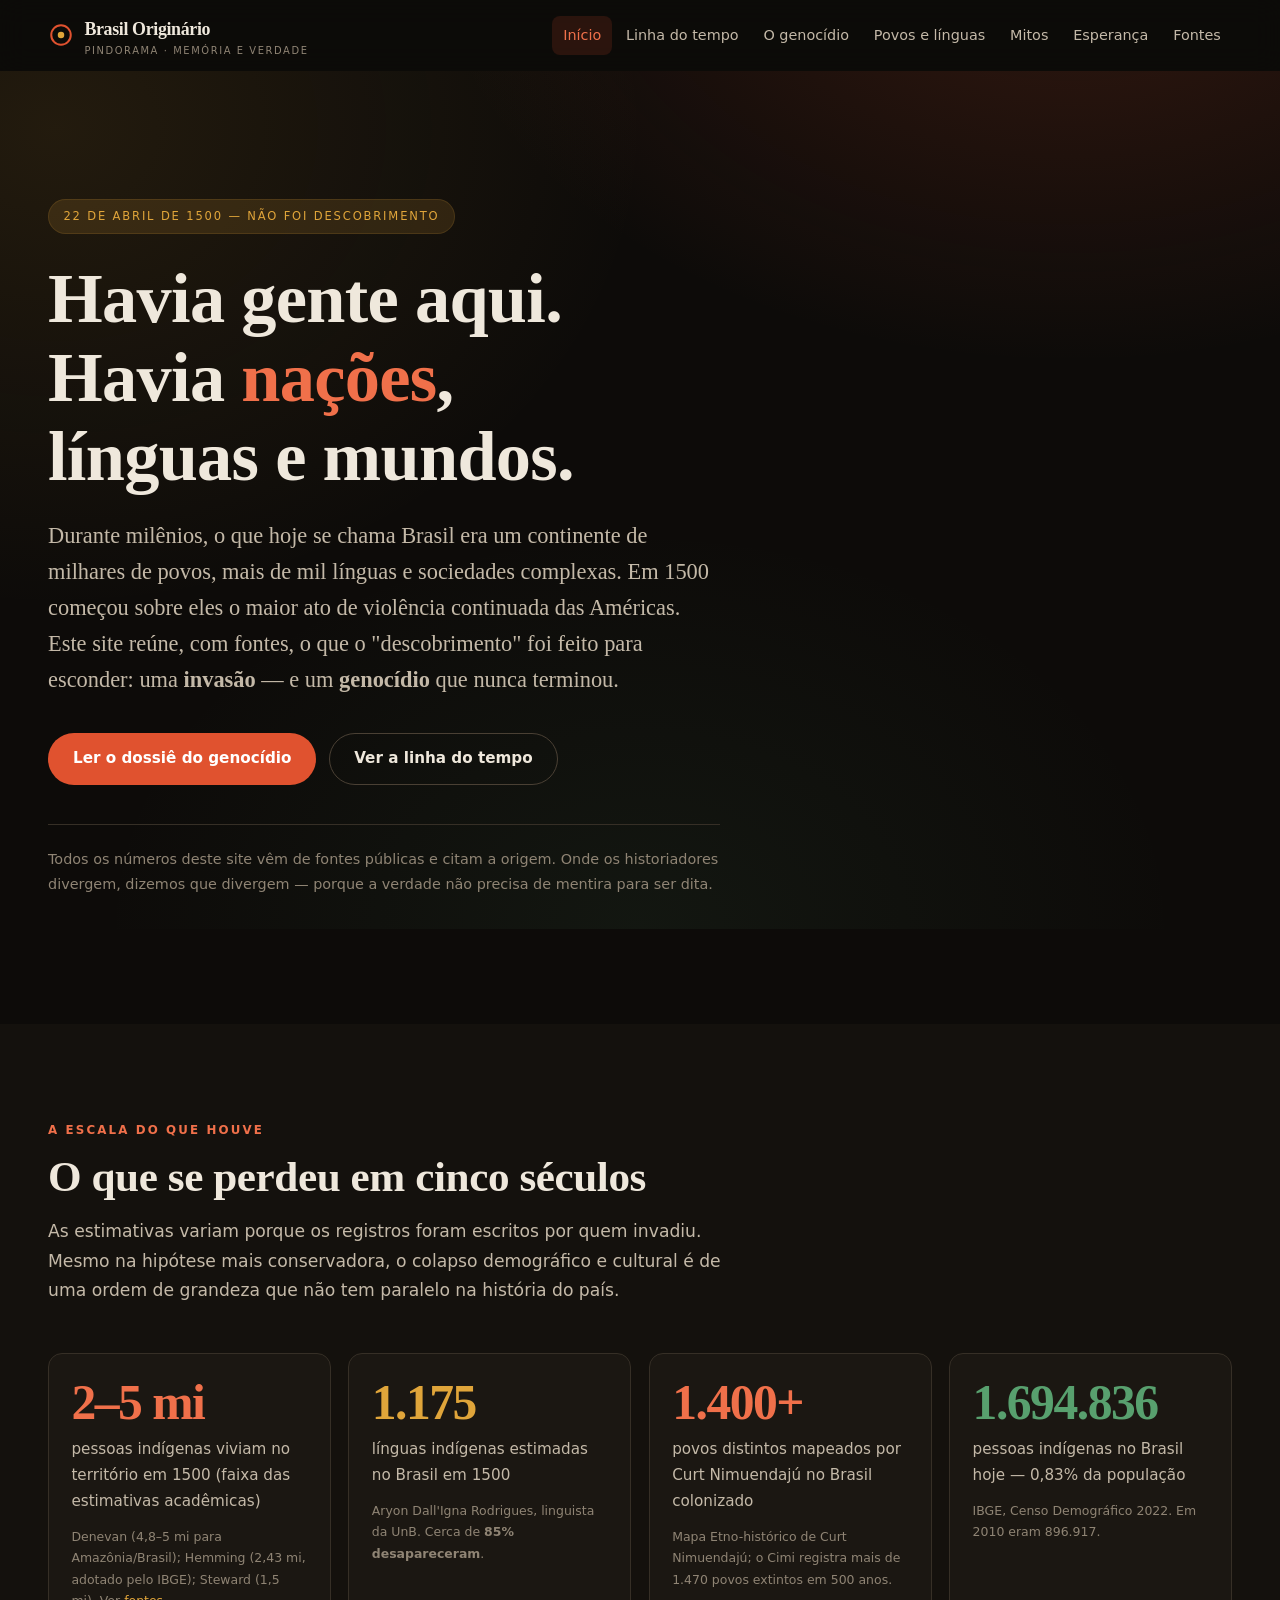
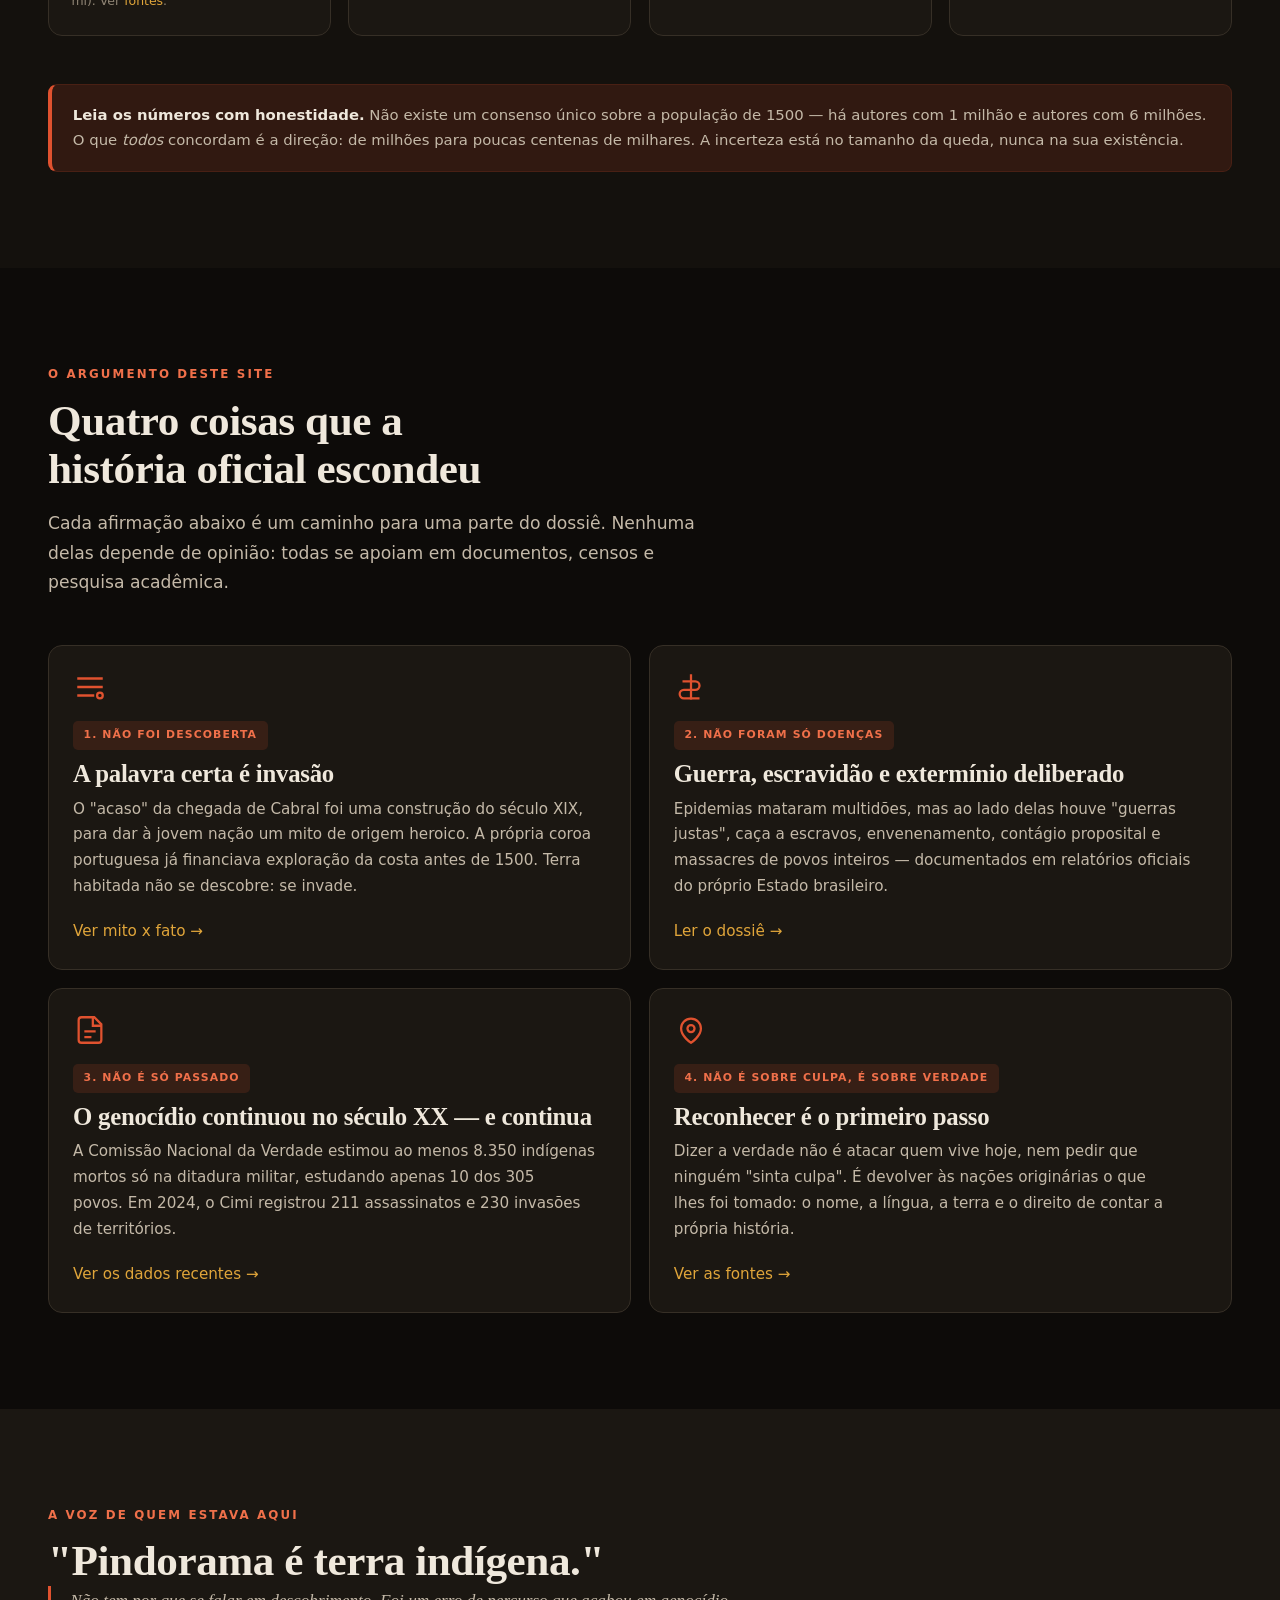
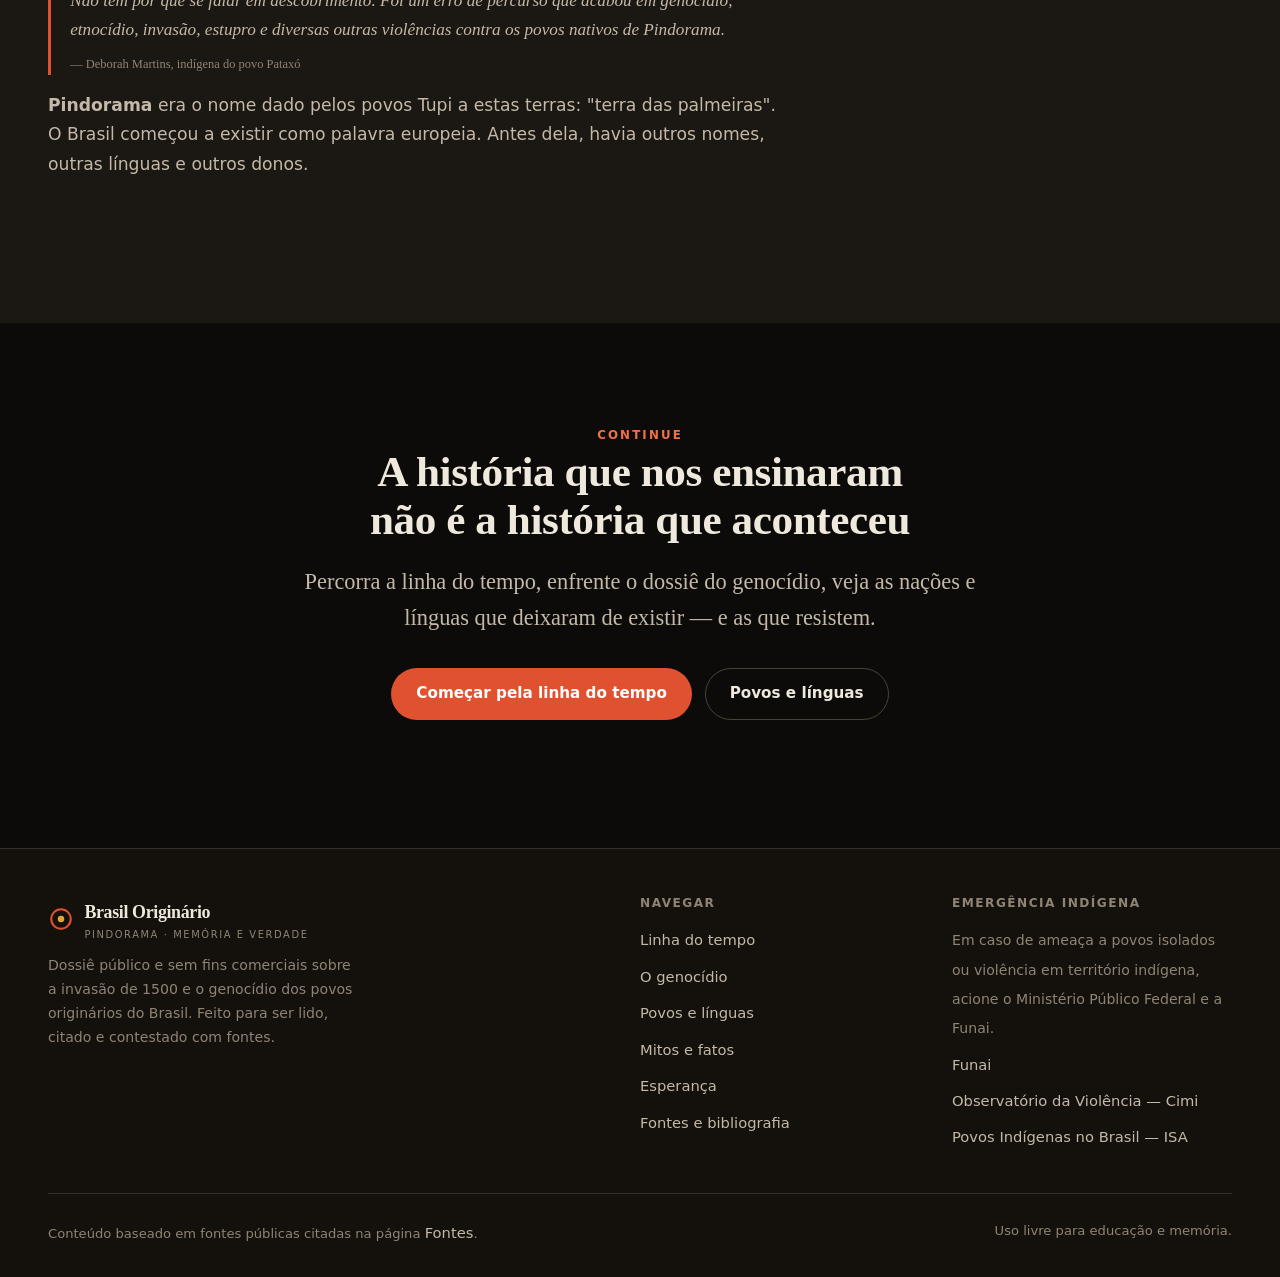
==== commit 35a2d0aa: "SEO e segurança: sitemap, robots, Open Graph, JSON-LD e cabeçalhos - robots.txt + sitemap.xml (7 pág" ====
--- a/index.html
+++ b/index.html
@@ -7,13 +7,37 @@
 <meta name="description" content="Não foi descobrimento: foi invasão. Dossiê documentado sobre os povos, as línguas e as nações indígenas destruídas no Brasil, com fontes do IBGE, Funai, CNV, Cimi e produção acadêmica.">
 <meta name="author" content="Brasil Originário">
 <meta name="theme-color" content="#0d0b09">
+<link rel="canonical" href="https://brasil-originario.vercel.app/">
+<meta name="robots" content="index, follow, max-image-preview:large">
+<meta property="og:site_name" content="Brasil Originário">
+<meta property="og:type" content="website">
+<meta property="og:locale" content="pt_BR">
+<meta property="og:url" content="https://brasil-originario.vercel.app/">
 <meta property="og:title" content="Brasil Originário — a verdade sobre a invasão de 1500">
 <meta property="og:description" content="Não foi descobrimento: foi invasão. Dossiê com fontes verificáveis sobre o maior genocídio das Américas.">
-<meta property="og:type" content="website">
-<meta property="og:locale" content="pt_BR">
+<meta property="og:image" content="https://brasil-originario.vercel.app/assets/img/og.png">
+<meta property="og:image:width" content="1200">
+<meta property="og:image:height" content="630">
+<meta property="og:image:alt" content="Cartão do Brasil Originário: 'Não foi descobrimento. Foi invasão.'">
+<meta name="twitter:card" content="summary_large_image">
+<meta name="twitter:title" content="Brasil Originário — a verdade sobre a invasão de 1500">
+<meta name="twitter:description" content="Não foi descobrimento: foi invasão. Dossiê com fontes verificáveis sobre o maior genocídio das Américas.">
+<meta name="twitter:image" content="https://brasil-originario.vercel.app/assets/img/og.png">
 <link rel="icon" href="data:image/svg+xml,%3Csvg xmlns='http://www.w3.org/2000/svg' viewBox='0 0 32 32'%3E%3Crect width='32' height='32' rx='7' fill='%230d0b09'/%3E%3Ccircle cx='16' cy='16' r='7' fill='none' stroke='%23e0522f' stroke-width='2.5'/%3E%3Ccircle cx='16' cy='16' r='2.5' fill='%23e0a53a'/%3E%3C/svg%3E">
 <script>document.documentElement.classList.add("js");</script>
 <link rel="stylesheet" href="assets/css/estilo.css">
+<script type="application/ld+json">
+{
+  "@context": "https://schema.org",
+  "@type": "WebSite",
+  "@id": "https://brasil-originario.vercel.app/#website",
+  "url": "https://brasil-originario.vercel.app/",
+  "name": "Brasil Originário",
+  "alternateName": "Pindorama · Memória e Verdade",
+  "description": "Dossiê com fontes verificáveis sobre a invasão de 1500 e o genocídio dos povos originários do Brasil.",
+  "inLanguage": "pt-BR"
+}
+</script>
 </head>
 <body>
 <a class="pular" href="#conteudo">Pular para o conteúdo</a>
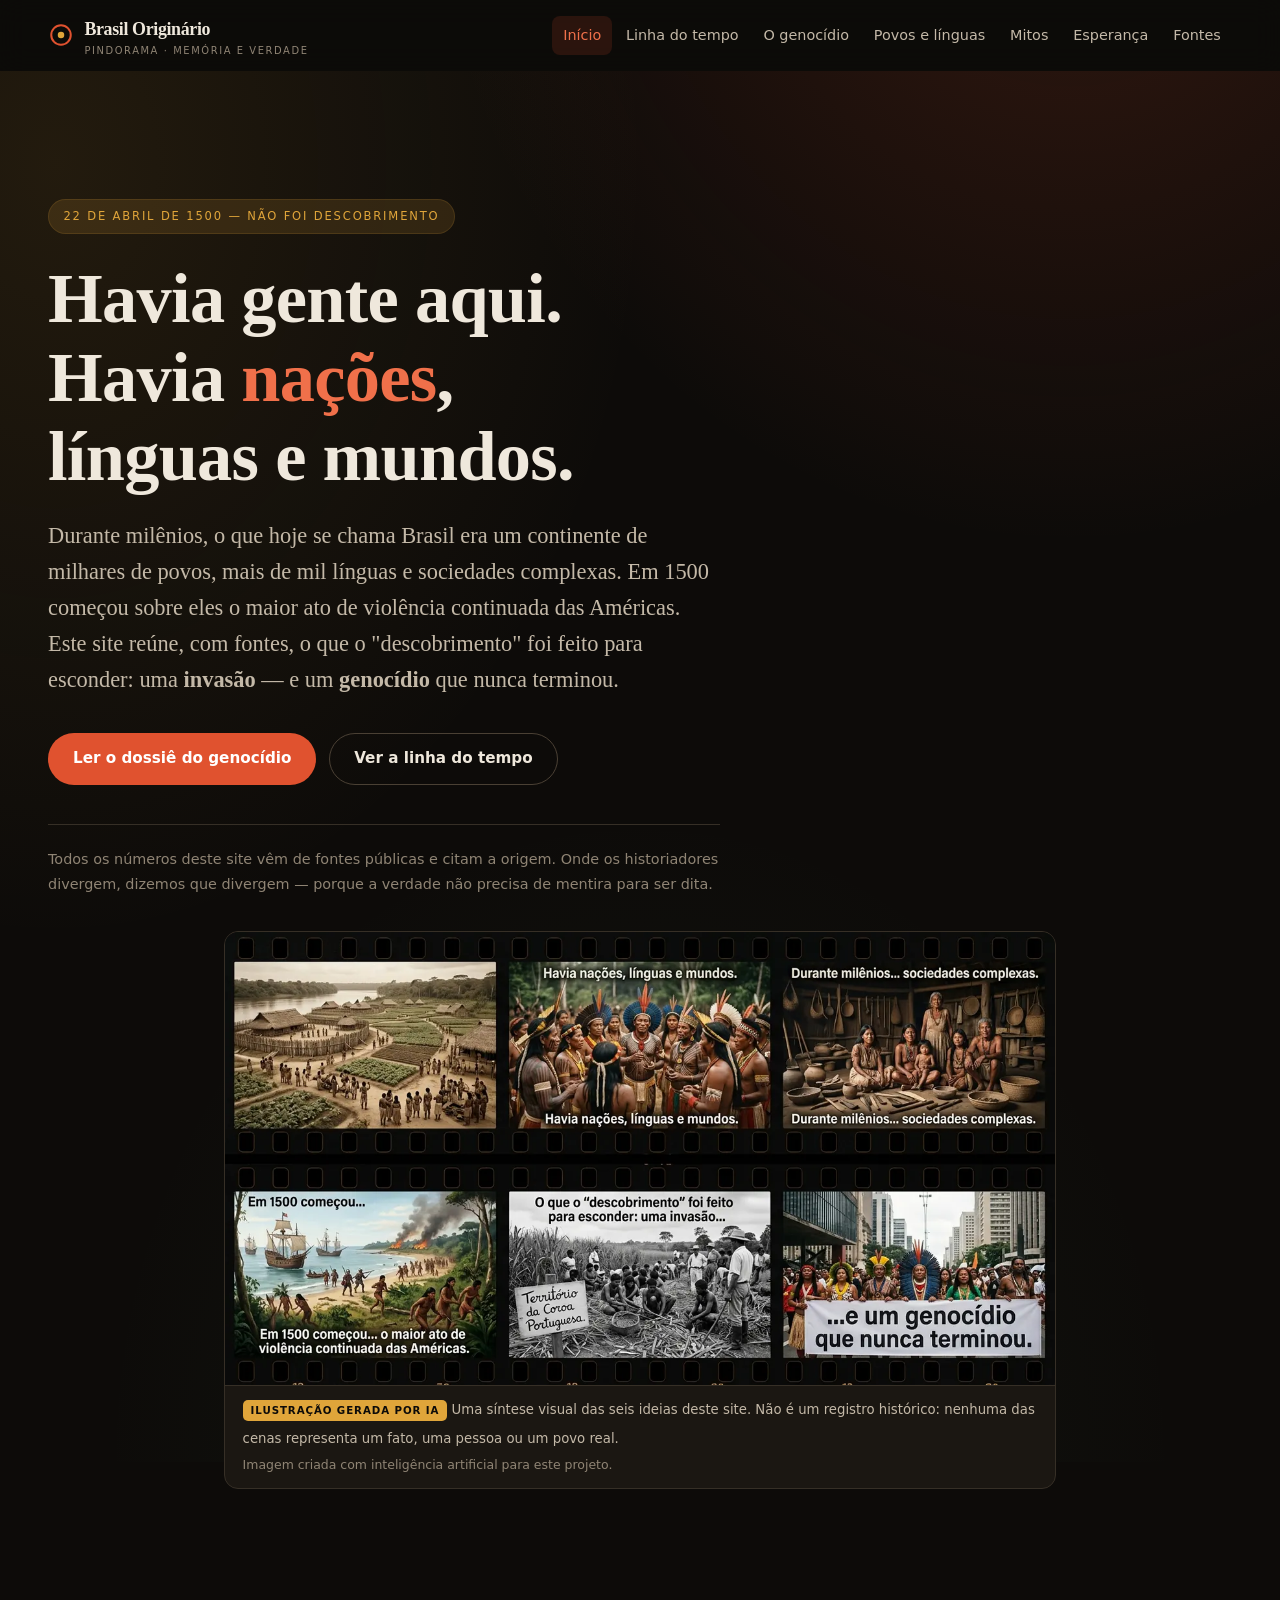
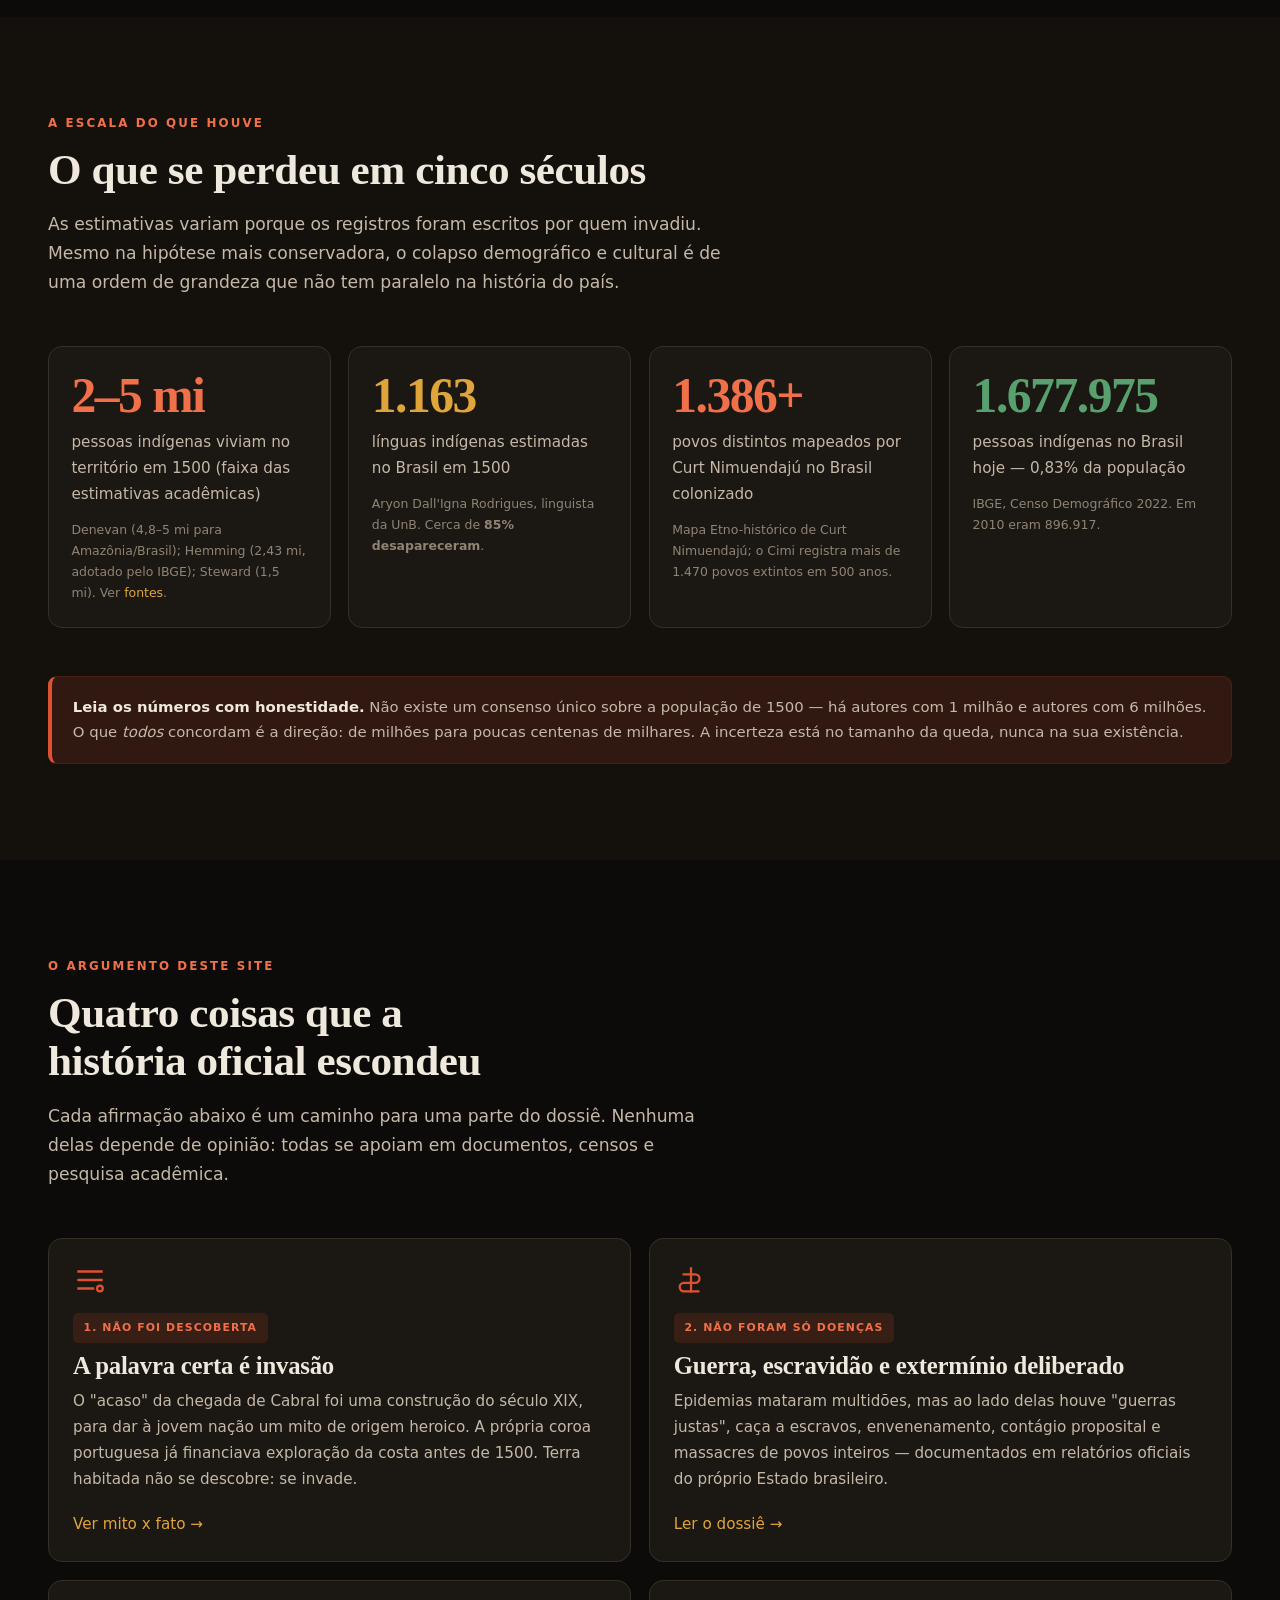
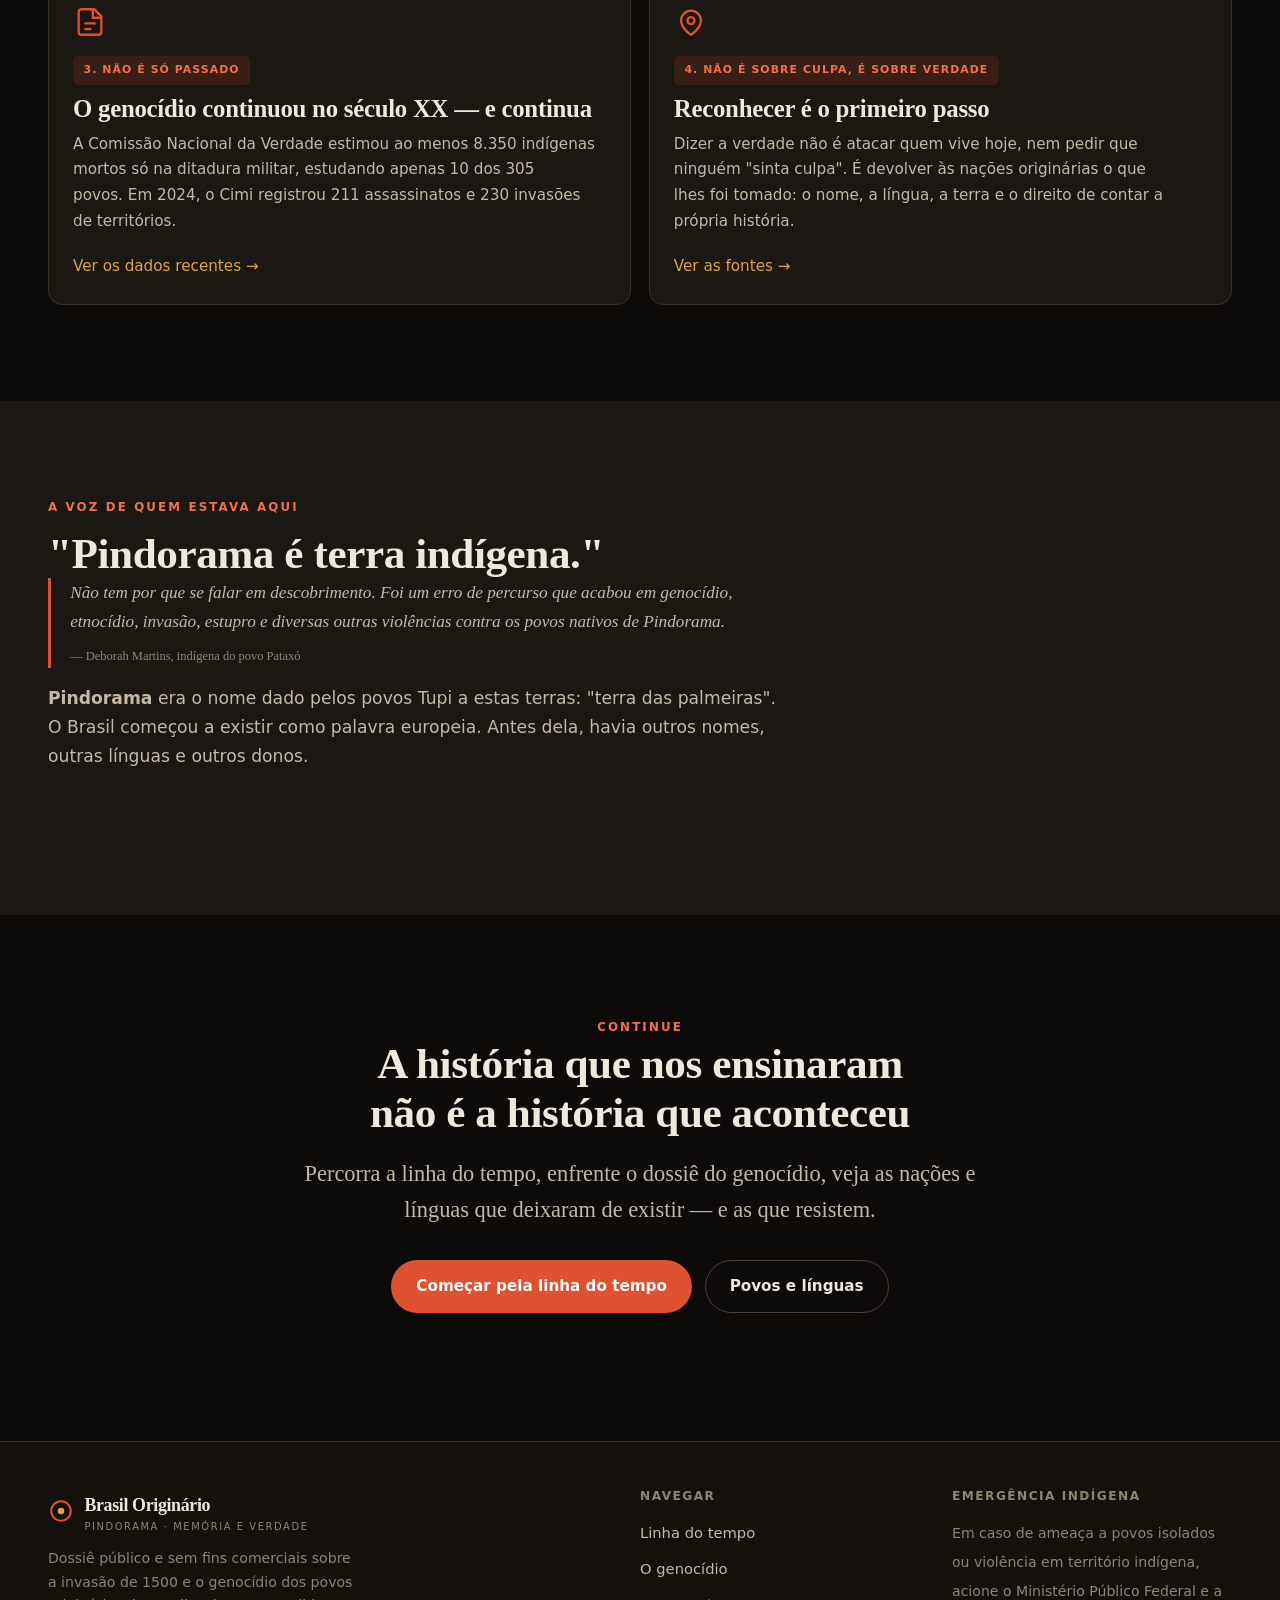
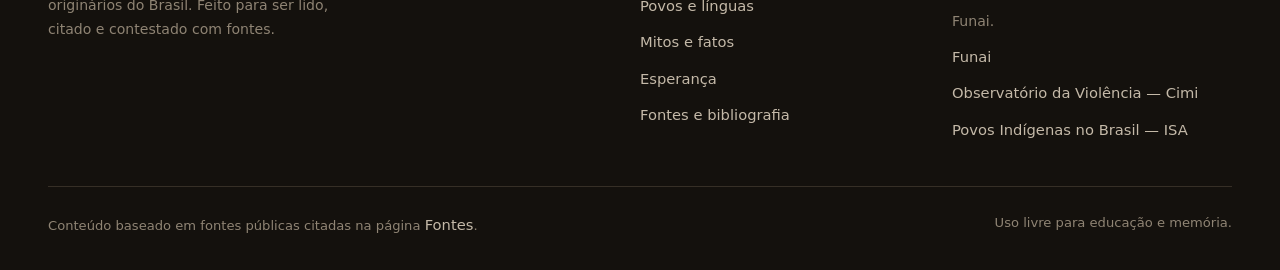
==== commit a848308c: "Adiciona imagens com crédito: hero, ilustrações de seção e cabeçalhos - hero com ilustração gerada p" ====
--- a/index.html
+++ b/index.html
@@ -24,7 +24,7 @@
 <meta name="twitter:description" content="Não foi descobrimento: foi invasão. Dossiê com fontes verificáveis sobre o maior genocídio das Américas.">
 <meta name="twitter:image" content="https://brasil-originario.vercel.app/assets/img/og.png">
 <link rel="icon" href="data:image/svg+xml,%3Csvg xmlns='http://www.w3.org/2000/svg' viewBox='0 0 32 32'%3E%3Crect width='32' height='32' rx='7' fill='%230d0b09'/%3E%3Ccircle cx='16' cy='16' r='7' fill='none' stroke='%23e0522f' stroke-width='2.5'/%3E%3Ccircle cx='16' cy='16' r='2.5' fill='%23e0a53a'/%3E%3C/svg%3E">
-<script>document.documentElement.classList.add("js");</script>
+<script src="assets/js/cabeca.js"></script>
 <link rel="stylesheet" href="assets/css/estilo.css">
 <script type="application/ld+json">
 {
@@ -89,6 +89,19 @@
         Onde os historiadores divergem, dizemos que divergem — porque a verdade
         não precisa de mentira para ser dita.
       </p>
+
+      <figure class="figura larga">
+        <picture>
+          <source srcset="assets/img/ilustracao-ia-povos.webp" type="image/webp">
+          <img src="assets/img/ilustracao-ia-povos.jpg" alt="Colagem ilustrativa com seis cenas de povos indígenas brasileiros ao longo do tempo" width="1280" height="698" decoding="async">
+        </picture>
+        <figcaption>
+          <span class="selo-ia">Ilustração gerada por IA</span>
+          Uma síntese visual das seis ideias deste site. Não é um registro histórico:
+          nenhuma das cenas representa um fato, uma pessoa ou um povo real.
+          <span class="fonte">Imagem criada com inteligência artificial para este projeto.</span>
+        </figcaption>
+      </figure>
     </div>
   </section>
 
@@ -287,5 +300,7 @@
 </footer>
 
 <script src="assets/js/principal.js"></script>
+<script defer src="/_vercel/insights/script.js"></script>
+<script defer src="/_vercel/speed-insights/script.js"></script>
 </body>
 </html>
--- a/assets/css/estilo.css
+++ b/assets/css/estilo.css
@@ -928,6 +928,85 @@
   color: var(--cor-texto-fraco);
 }
 
+/* ------------------------------ Imagens --------------------------------- */
+.pagina-cabecalho {
+  position: relative;
+  overflow: hidden;
+  padding-block: clamp(3rem, 2.2rem + 5vw, 5.2rem);
+  border-bottom: var(--borda-sutil);
+}
+.pagina-cabecalho::before {
+  content: "";
+  position: absolute;
+  inset: -4px;
+  background-image: url("../img/ilustracao-ia-povos.webp");
+  background-size: cover;
+  background-position: center 32%;
+  filter: blur(8px) brightness(0.36) saturate(0.85);
+  transform: scale(1.06);
+}
+.pagina-cabecalho::after {
+  content: "";
+  position: absolute;
+  inset: 0;
+  background: linear-gradient(
+    180deg,
+    rgba(13, 11, 9, 0.55),
+    rgba(13, 11, 9, 0.88)
+  );
+}
+.pagina-cabecalho > .container {
+  position: relative;
+  z-index: 1;
+}
+
+.figura {
+  margin: 2.2rem auto 0;
+  max-width: 34rem;
+  border: var(--borda-sutil);
+  border-radius: var(--raio);
+  overflow: hidden;
+  background: var(--cor-superficie);
+}
+.figura.larga {
+  max-width: 52rem;
+}
+.figura.retrato {
+  max-width: 22rem;
+}
+.figura.estreita {
+  max-width: 18rem;
+}
+.figura picture,
+.figura img {
+  display: block;
+  width: 100%;
+  height: auto;
+}
+.figura figcaption {
+  padding: 0.85rem 1.1rem;
+  border-top: var(--borda-sutil);
+  font-size: 0.83rem;
+  line-height: 1.55;
+  color: var(--cor-texto-suave);
+}
+.figura figcaption .fonte {
+  display: block;
+  margin-top: 0.3rem;
+}
+.figura .selo-ia {
+  display: inline-block;
+  font-size: 0.64rem;
+  font-weight: 800;
+  letter-spacing: 0.09em;
+  text-transform: uppercase;
+  color: var(--cor-fundo);
+  background: var(--anata);
+  padding: 0.18rem 0.5rem;
+  border-radius: 5px;
+  margin-bottom: 0.5rem;
+}
+
 /* ------------------------------ Utilitários ----------------------------- */
 .sr-only {
   position: absolute;
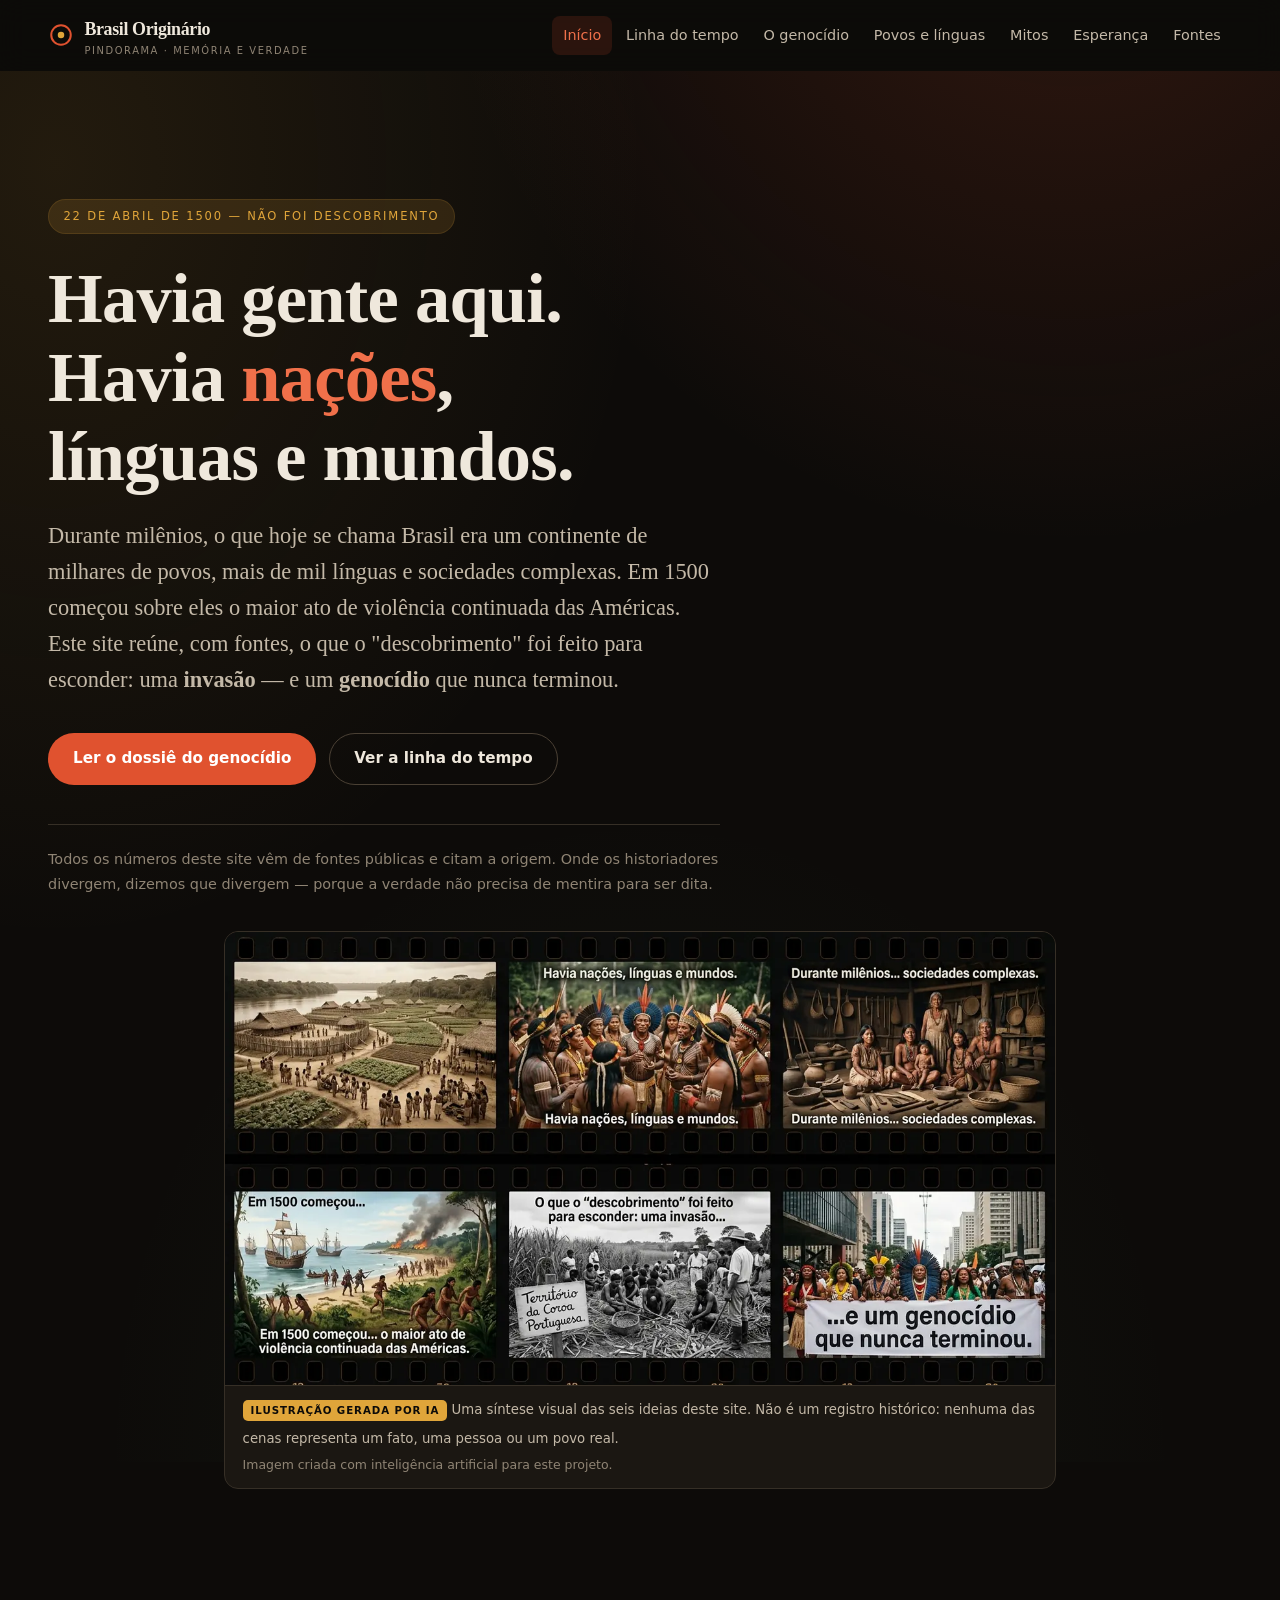
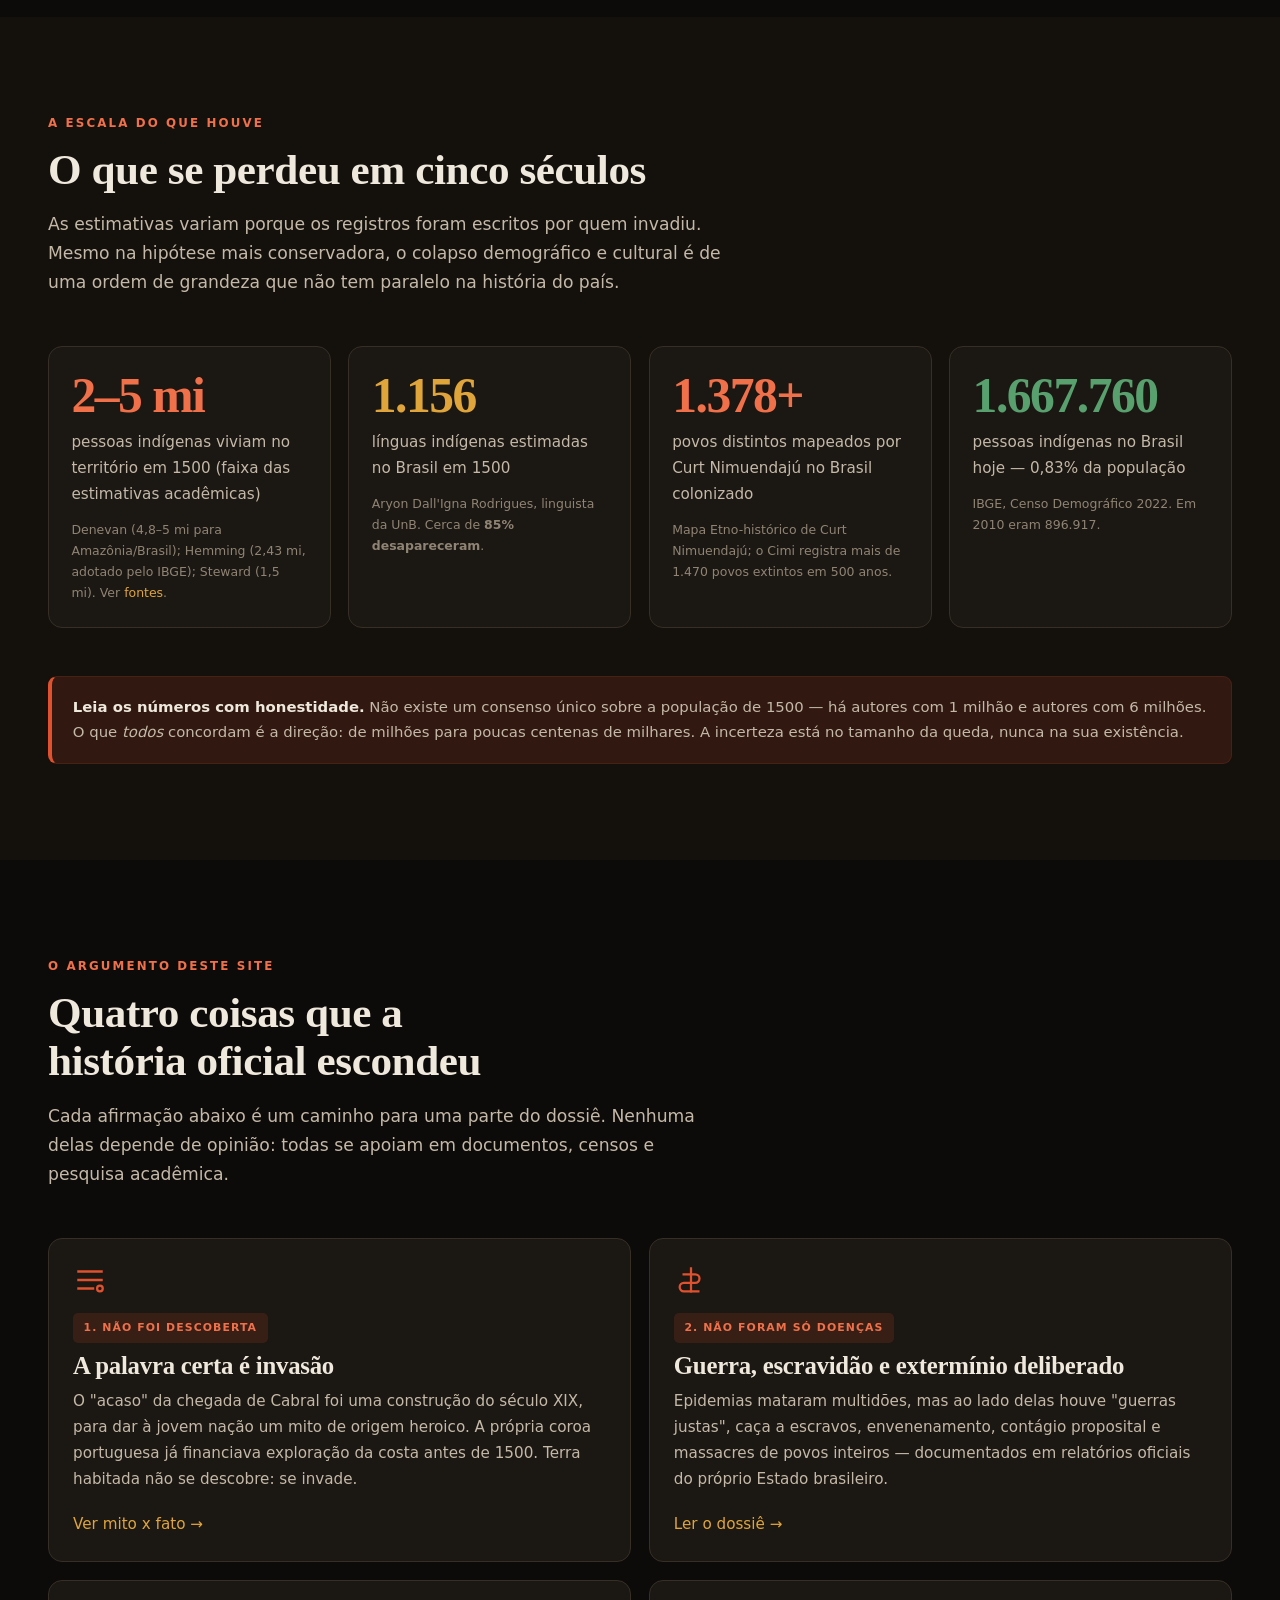
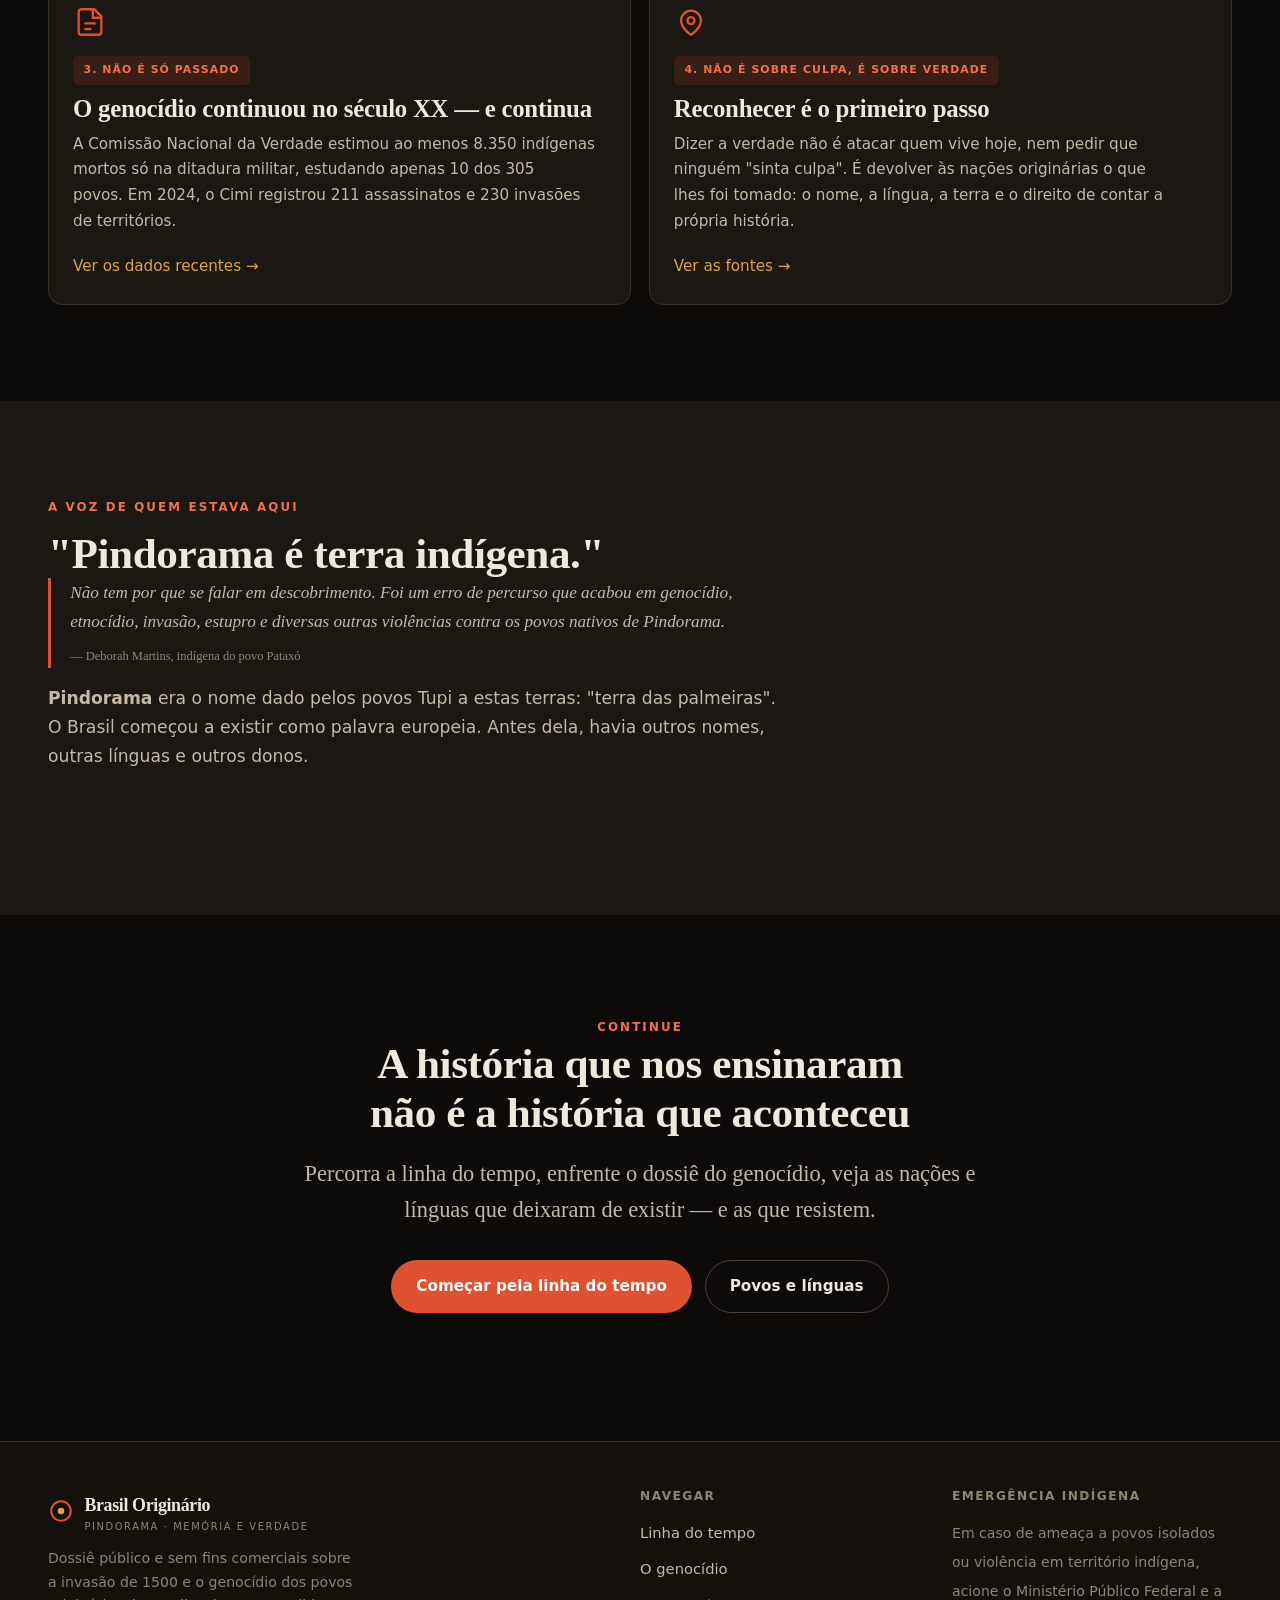
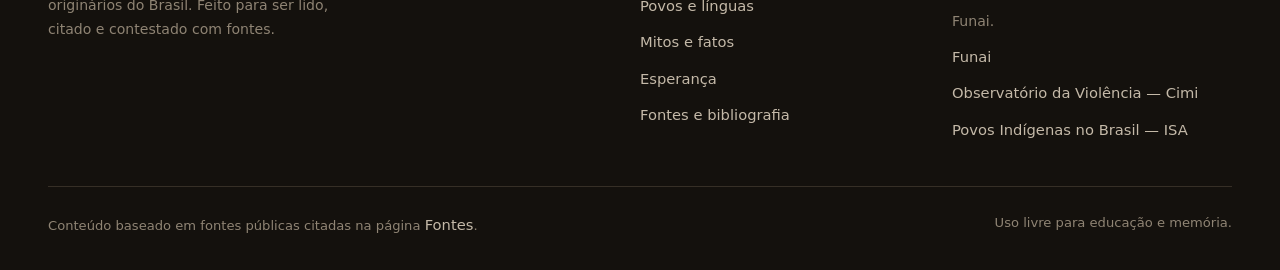
==== commit 27f61822: "Refatora o sistema de imagens: cabeçalho por página, srcset e selo de IA - 5 novas ilustrações de IA" ====
--- a/index.html
+++ b/index.html
@@ -92,7 +92,10 @@
 
       <figure class="figura larga">
         <picture>
-          <source srcset="assets/img/ilustracao-ia-povos.webp" type="image/webp">
+          <source
+            srcset="assets/img/ilustracao-ia-povos-640.webp 640w, assets/img/ilustracao-ia-povos.webp 1280w"
+            sizes="(min-width: 52rem) 52rem, 94vw"
+            type="image/webp">
           <img src="assets/img/ilustracao-ia-povos.jpg" alt="Colagem ilustrativa com seis cenas de povos indígenas brasileiros ao longo do tempo" width="1280" height="698" decoding="async">
         </picture>
         <figcaption>
--- a/assets/css/estilo.css
+++ b/assets/css/estilo.css
@@ -939,9 +939,12 @@
   content: "";
   position: absolute;
   inset: -4px;
-  background-image: url("../img/ilustracao-ia-povos.webp");
+  background-image: var(
+    --cabecalho-img,
+    url("../img/ilustracao-ia-povos.webp")
+  );
   background-size: cover;
-  background-position: center 32%;
+  background-position: center 30%;
   filter: blur(8px) brightness(0.36) saturate(0.85);
   transform: scale(1.06);
 }
